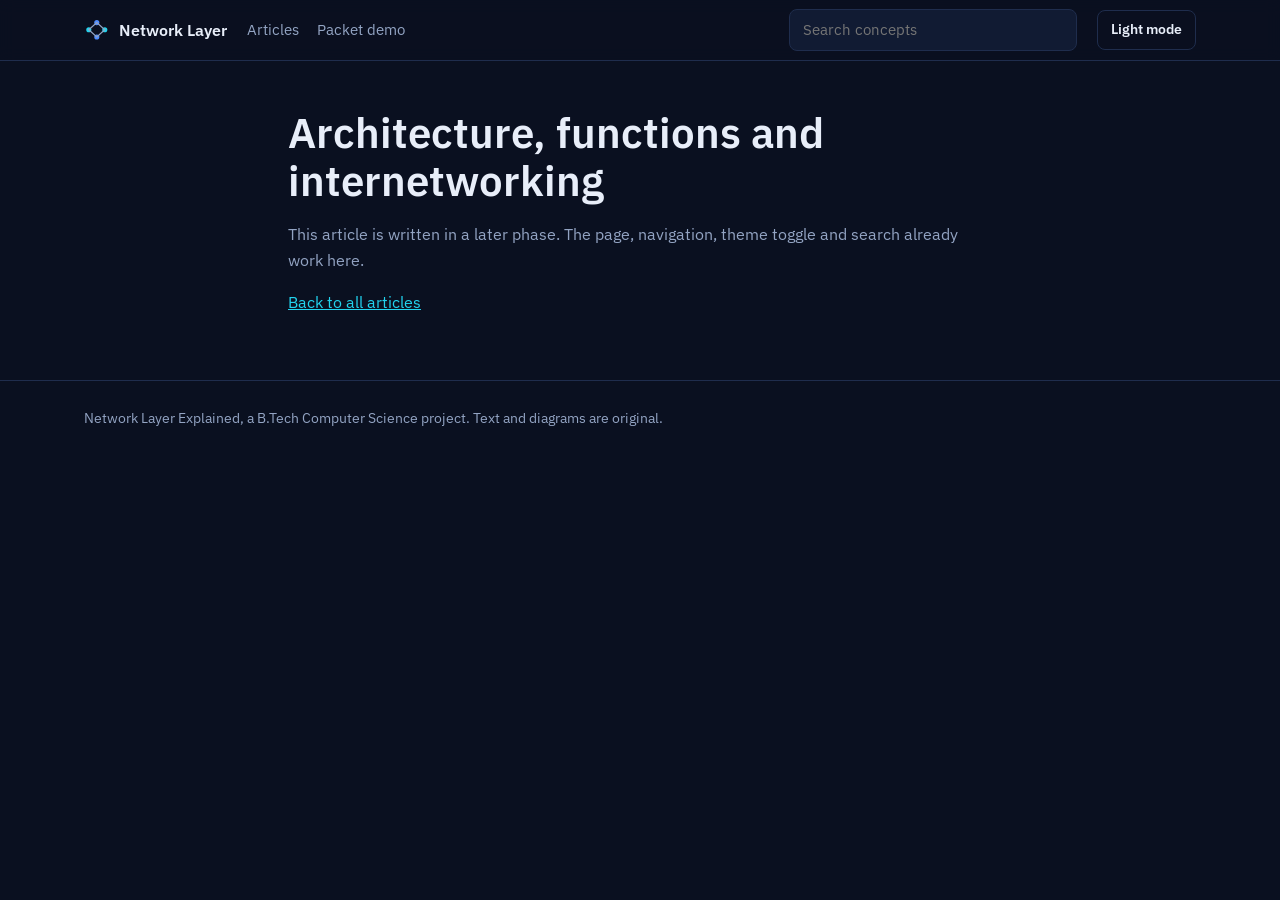
==== articles/architecture.html @ d9219b0c "Phase 1 and 2: design system and homepage" ====
<!doctype html>
<html lang="en" data-theme="dark">
<head>
  <meta charset="utf-8">
  <meta name="viewport" content="width=device-width, initial-scale=1">
  <title>Architecture, functions and internetworking | Network Layer Explained</title>
  <script>try{var t=localStorage.getItem('nl-theme');if(t)document.documentElement.setAttribute('data-theme',t);}catch(e){}</script>
  <link rel="preconnect" href="https://fonts.googleapis.com">
  <link rel="preconnect" href="https://fonts.gstatic.com" crossorigin>
  <link rel="stylesheet" href="https://fonts.googleapis.com/css2?family=IBM+Plex+Mono:wght@400;600&family=IBM+Plex+Sans:wght@400;600&display=swap">
  <link rel="stylesheet" href="../css/style.css">
  <script src="../js/script.js" defer></script>
</head>
<body data-root="..">
  <div id="site-header"></div>
  <main class="wrap stub">
    <h1>Architecture, functions and internetworking</h1>
    <p>This article is written in a later phase. The page, navigation, theme toggle and search already work here.</p>
    <p><a href="../index.html#articles">Back to all articles</a></p>
  </main>
  <div id="site-footer"></div>
</body>
</html>
---- css/style.css ----
/* Network Layer Explained: design system (Phase 1) */
:root{
  --bg:#0a1020; --panel:#111b33; --panel2:#0d1630; --line:#1f2d4d;
  --text:#e8eef9; --muted:#93a4c3; --accent:#22d3ee; --accent2:#4f8cff; --on-accent:#04101f;
  --radius:10px;
  --font:"IBM Plex Sans",system-ui,-apple-system,"Segoe UI",Roboto,sans-serif;
  --mono:"IBM Plex Mono",ui-monospace,SFMono-Regular,Menlo,Consolas,monospace;
  color-scheme:dark;
}
:root[data-theme="light"]{
  --bg:#f5f8fd; --panel:#ffffff; --panel2:#eef3fb; --line:#d5deee;
  --text:#0c1730; --muted:#4f5f7c; --accent:#0a6fa8; --accent2:#2b59c3; --on-accent:#ffffff;
  color-scheme:light;
}
*{box-sizing:border-box}
html{scroll-behavior:smooth;scroll-padding-top:5rem}
body{margin:0;background:var(--bg);color:var(--text);font:400 1rem/1.65 var(--font)}
a{color:var(--accent)}
h1,h2,h3{line-height:1.15;margin:0;font-weight:600}
p{margin:0}
.wrap{max-width:72rem;margin:0 auto;padding:0 1.25rem}
:focus-visible{outline:2px solid var(--accent);outline-offset:2px}
.skip{position:absolute;left:-999px;top:0;background:var(--accent);color:var(--on-accent);padding:.5rem 1rem;z-index:50}
.skip:focus{left:0}

/* Header */
.site-header{position:sticky;top:0;z-index:30;border-bottom:1px solid var(--line);
  background:color-mix(in srgb,var(--bg) 90%,transparent);backdrop-filter:blur(8px)}
.bar{display:flex;align-items:center;gap:1.25rem;min-height:3.75rem;flex-wrap:wrap;padding-top:.4rem;padding-bottom:.4rem}
.brand{display:flex;align-items:center;gap:.6rem;color:var(--text);text-decoration:none;font-weight:600}
.brand svg{width:1.6rem;height:1.6rem}
.bar nav{display:flex;gap:1.1rem}
.bar nav a{color:var(--muted);text-decoration:none;font-size:.95rem}
.bar nav a:hover{color:var(--text)}
.search{position:relative;margin-left:auto;flex:0 1 18rem}
.search input{width:100%;padding:.5rem .8rem;border-radius:8px;border:1px solid var(--line);background:var(--panel);color:var(--text);font:inherit;font-size:.92rem}
.results{position:absolute;top:calc(100% + .35rem);left:0;right:0;margin:0;padding:.3rem;list-style:none;
  background:var(--panel);border:1px solid var(--line);border-radius:8px;max-height:18rem;overflow:auto;box-shadow:0 12px 30px rgba(0,0,0,.35)}
.results a{display:block;padding:.5rem .65rem;border-radius:6px;color:var(--text);text-decoration:none;font-size:.92rem}
.results a:hover,.results a:focus-visible{background:var(--panel2)}
.results small{display:block;color:var(--muted)}
.results .none{padding:.6rem .65rem;color:var(--muted);font-size:.92rem}
.btn{display:inline-block;padding:.6rem 1.1rem;border-radius:8px;border:1px solid var(--accent);background:var(--accent);
  color:var(--on-accent);font:inherit;font-weight:600;font-size:.95rem;text-decoration:none;cursor:pointer}
.btn:hover{filter:brightness(1.08)}
.btn[disabled]{opacity:.5;cursor:default}
.btn-ghost{background:transparent;color:var(--text);border-color:var(--line)}
.btn-ghost:hover{border-color:var(--accent);filter:none}
.theme-btn{padding:.45rem .8rem;font-size:.88rem}

/* Hero with live packet demo */
.hero{padding:3.25rem 0 2.5rem}
.hero-grid{display:grid;gap:2rem;align-items:center}
.hero h1{font-size:clamp(2rem,4.6vw,3.2rem);letter-spacing:-.02em;max-width:15ch}
.hero .lede{margin-top:1.1rem;color:var(--muted);font-size:1.08rem;max-width:34rem}
.cta{display:flex;gap:.75rem;flex-wrap:wrap;margin-top:1.6rem}
.demo{background:var(--panel);border:1px solid var(--line);border-radius:var(--radius);padding:1rem;
  background-image:radial-gradient(var(--line) 1px,transparent 1px);background-size:18px 18px}
.demo svg{width:100%;height:auto;display:block}
.demo-bar{display:flex;gap:.6rem;flex-wrap:wrap;margin:.5rem 0 0}
.demo .btn{padding:.45rem .8rem;font-size:.88rem}
.demo-note{margin-top:.7rem;font-size:.85rem;color:var(--muted)}
.log{margin:.6rem 0 0;padding:.6rem .8rem .6rem 1.9rem;font:.82rem/1.5 var(--mono);color:var(--muted);
  min-height:7.5rem;background:var(--panel2);border-radius:8px}
.log li:last-child{color:var(--text)}
.link{stroke:var(--line);stroke-width:2}
.link.on{stroke:var(--accent);stroke-width:3}
.node rect{fill:var(--panel2);stroke:var(--line);stroke-width:1.5}
.node.on rect{stroke:var(--accent)}
.node text{fill:var(--text);font:11px var(--mono);text-anchor:middle}
.node.host rect{fill:var(--panel)}
.pkt{fill:var(--accent);stroke:var(--bg);stroke-width:2;transition:transform .6s ease-in-out}

/* Article list */
.section{padding:2.5rem 0 3.5rem}
.section h2{font-size:clamp(1.5rem,3vw,2rem)}
.section .sub{margin-top:.5rem;color:var(--muted);max-width:40rem}
.chips{display:flex;gap:.5rem;flex-wrap:wrap;margin-top:1.3rem}
.chip{padding:.3rem .8rem;border-radius:999px;border:1px solid var(--line);background:transparent;color:var(--muted);font:inherit;font-size:.88rem;cursor:pointer}
.chip[aria-pressed="true"]{background:var(--accent);border-color:var(--accent);color:var(--on-accent);font-weight:600}
.rows{display:grid;gap:.75rem;margin:1.25rem 0 0;padding:0;list-style:none}
.row{display:grid;grid-template-columns:2.6rem 1fr;gap:.5rem 1rem;padding:1.1rem 1.25rem;border:1px solid var(--line);
  border-radius:var(--radius);background:var(--panel);color:inherit;text-decoration:none}
.row:hover{border-color:var(--accent)}
.row .num{font:600 1.5rem/1.2 var(--mono);color:var(--accent)}
.row h3{font-size:1.15rem}
.row p{margin-top:.35rem;color:var(--muted);font-size:.95rem;max-width:46rem}
.topics{display:flex;flex-wrap:wrap;gap:.35rem;margin:.7rem 0 0;padding:0;list-style:none}
.topics li{font-size:.78rem;color:var(--muted);border:1px solid var(--line);border-radius:6px;padding:.05rem .45rem}
.meta{grid-column:2;color:var(--muted);font-size:.85rem}
@media(min-width:760px){.row{grid-template-columns:2.6rem 1fr auto}.meta{grid-column:auto;text-align:right;white-space:nowrap}}
@media(min-width:900px){.hero-grid{grid-template-columns:minmax(0,5fr) minmax(0,6fr)}}
@media(max-width:640px){.search{order:3;flex:1 1 100%}.bar nav{margin-left:auto}}

/* Stub article pages (replaced in Phase 3/4) */
.stub{padding:3rem 0 4rem;max-width:44rem}
.stub h1{font-size:clamp(1.8rem,4vw,2.6rem)}
.stub p{margin-top:1rem;color:var(--muted)}

/* Footer */
.site-footer{border-top:1px solid var(--line);padding:1.6rem 0;color:var(--muted);font-size:.9rem}

@media(prefers-reduced-motion:reduce){html{scroll-behavior:auto}.pkt{transition:none}}
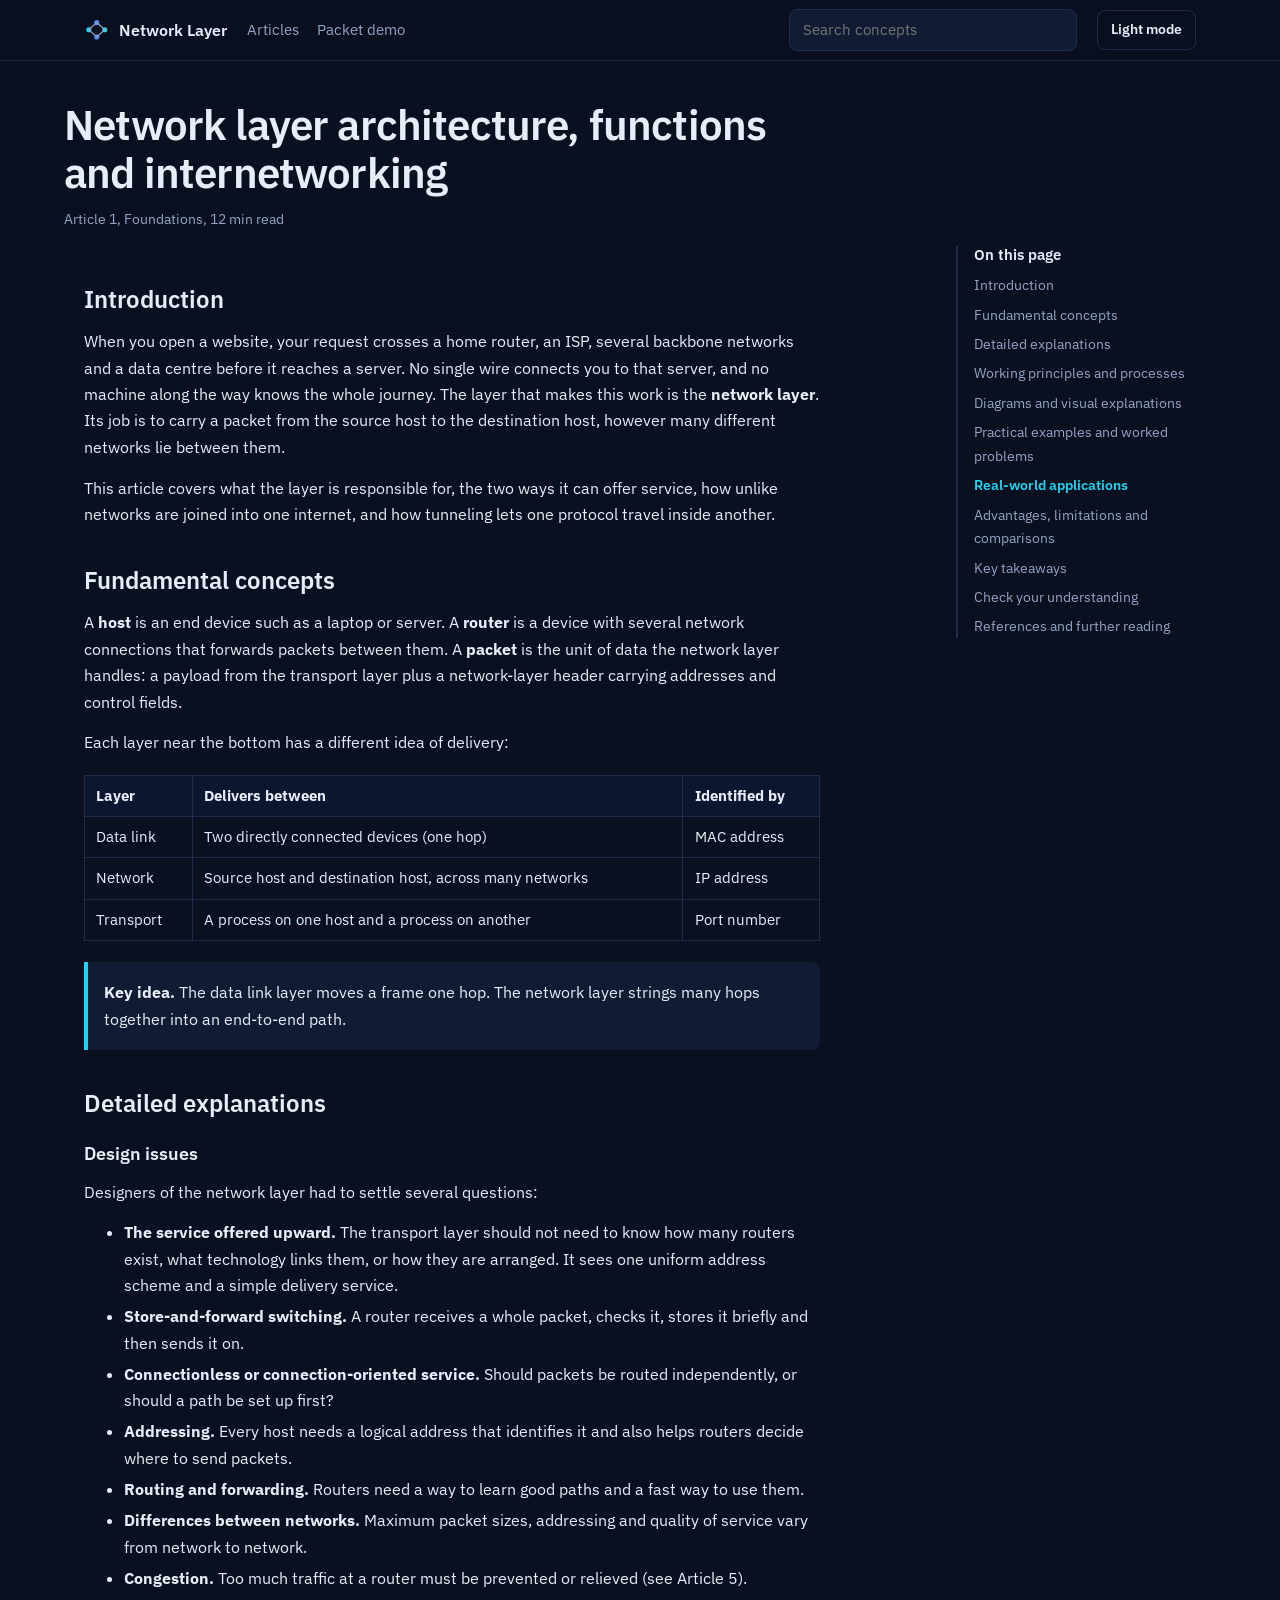
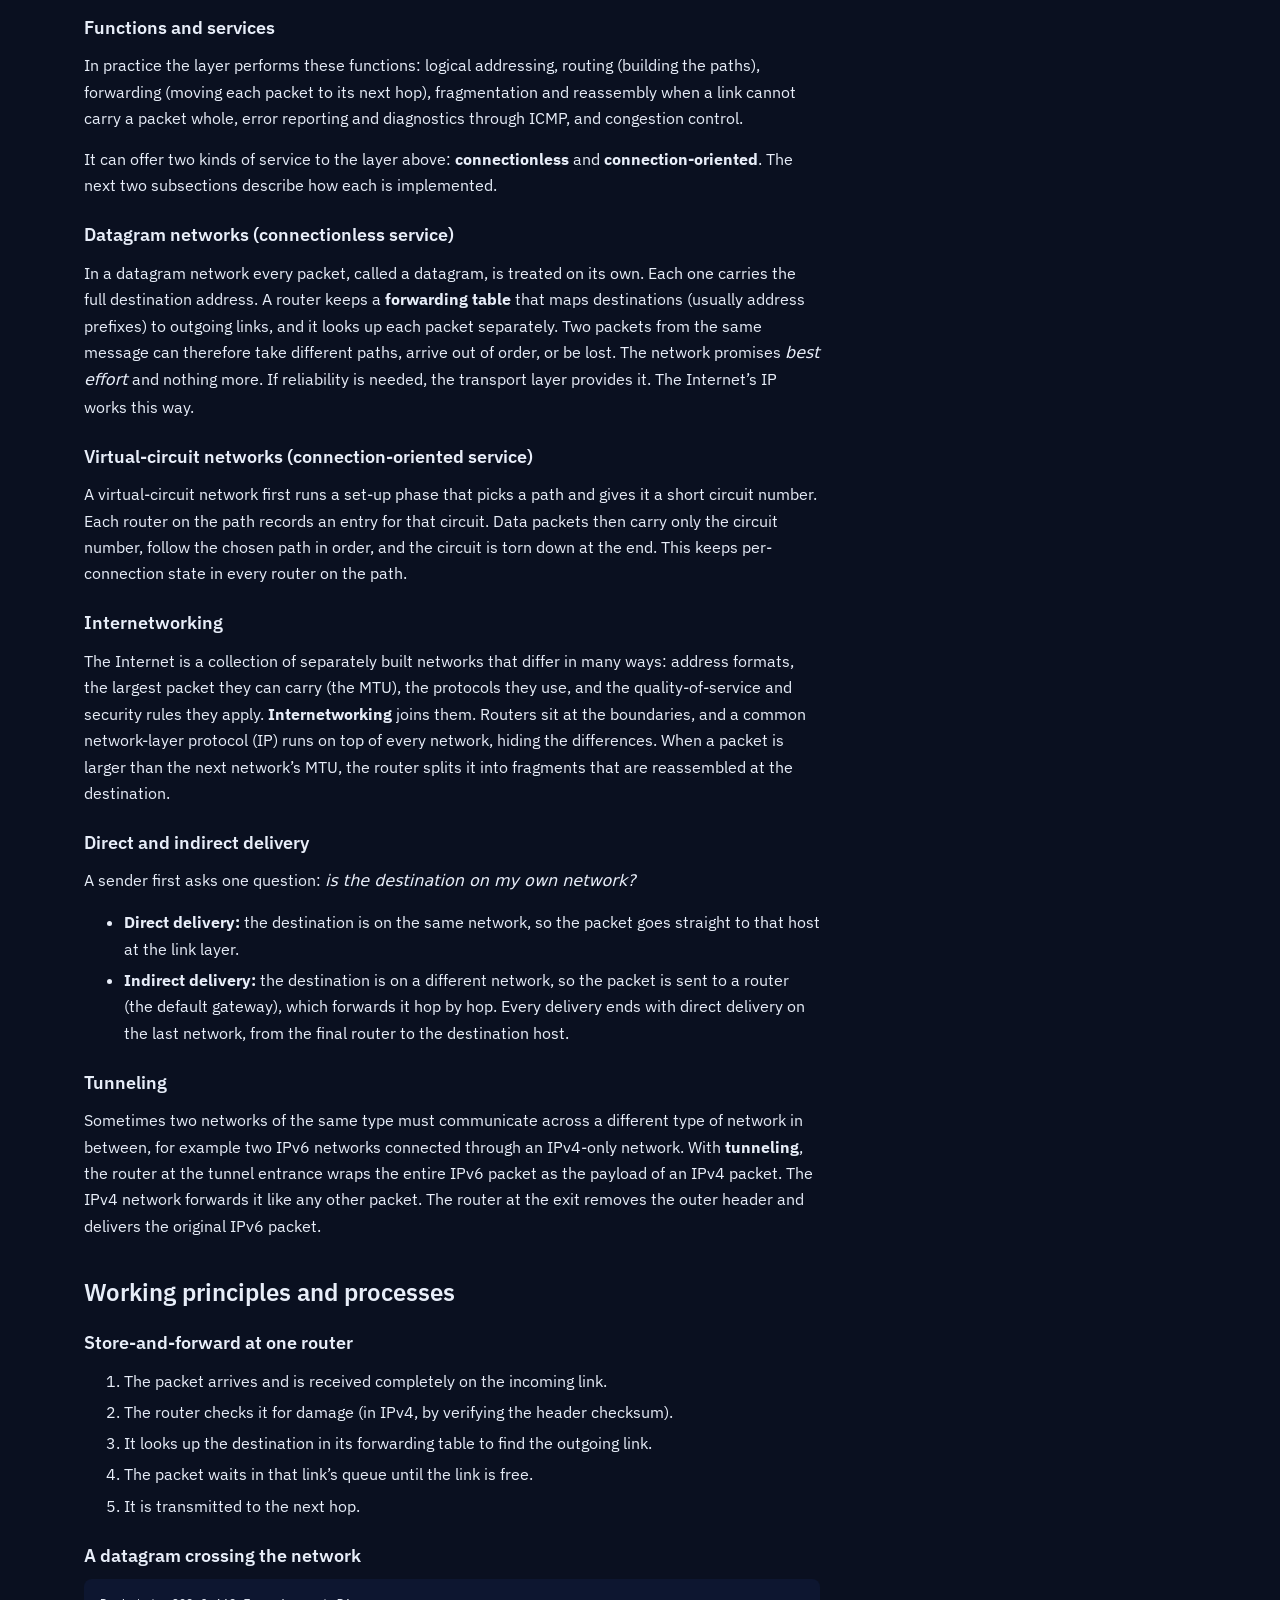
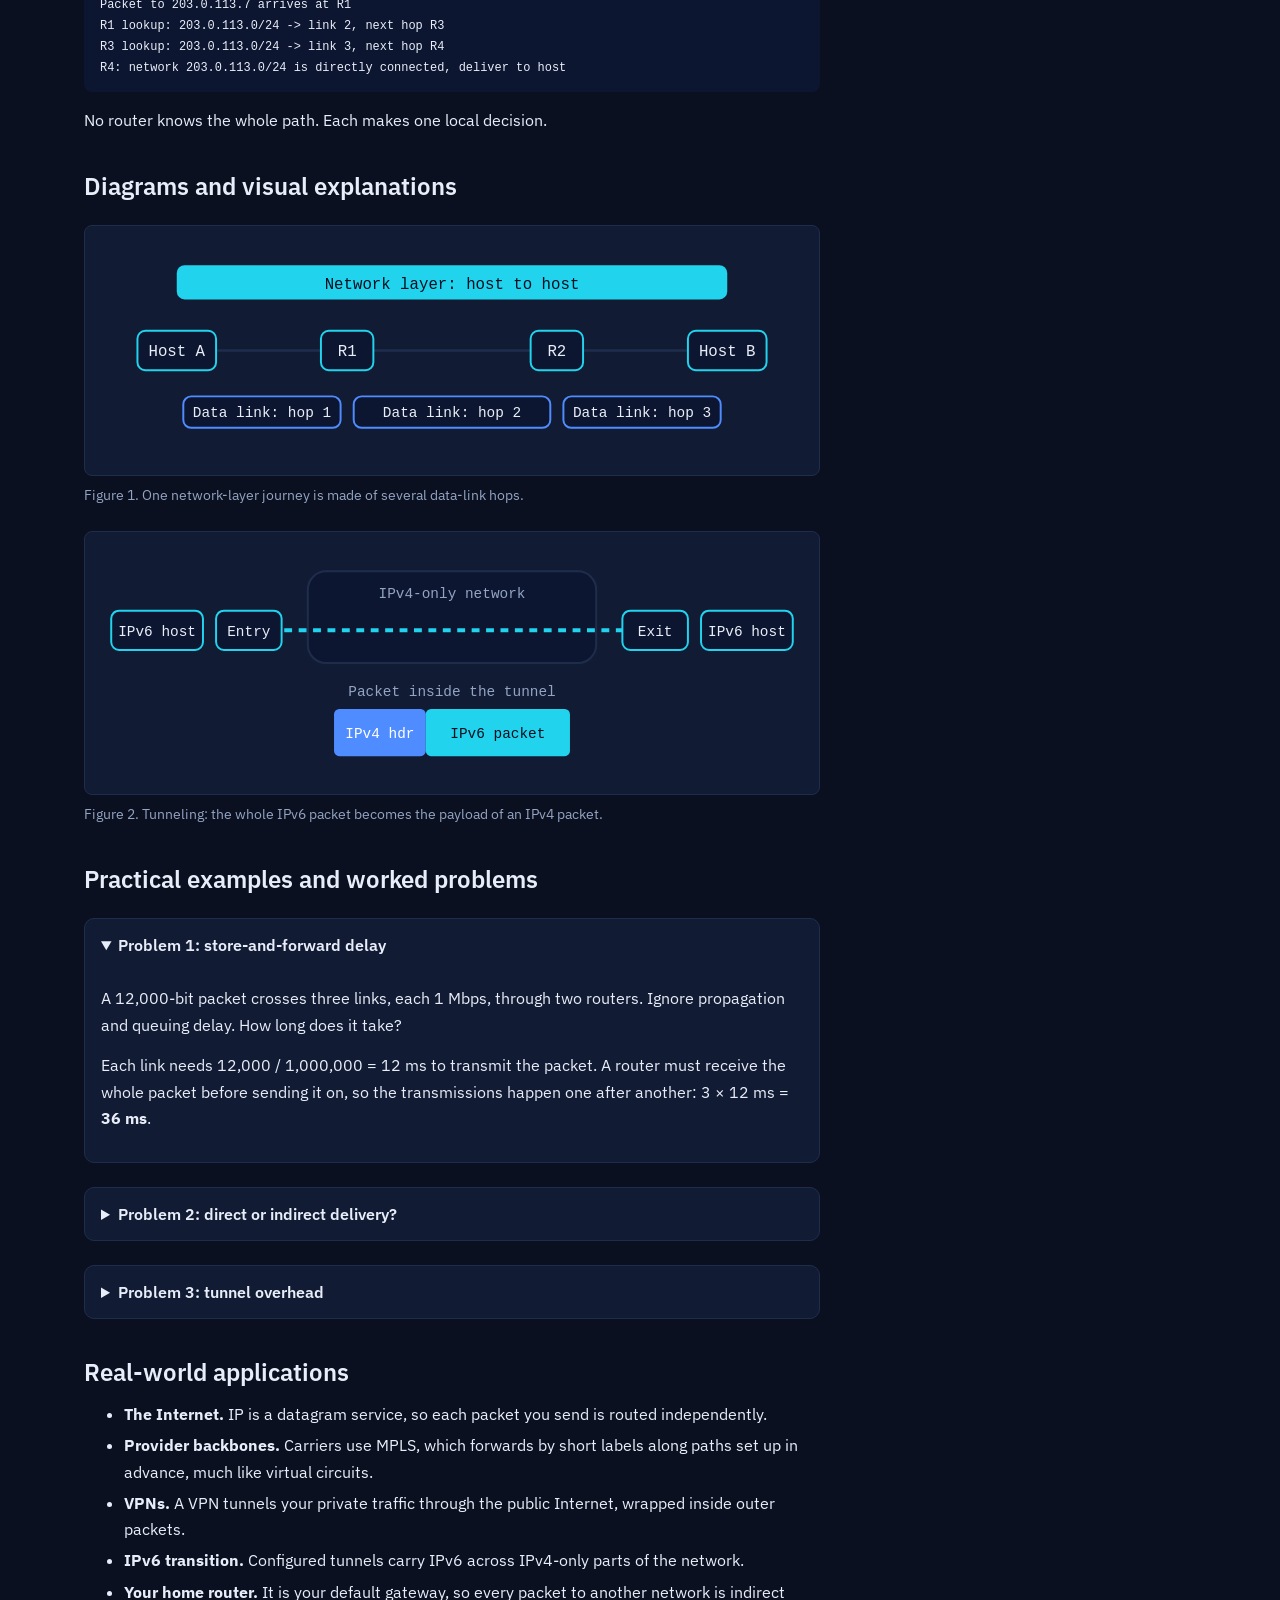
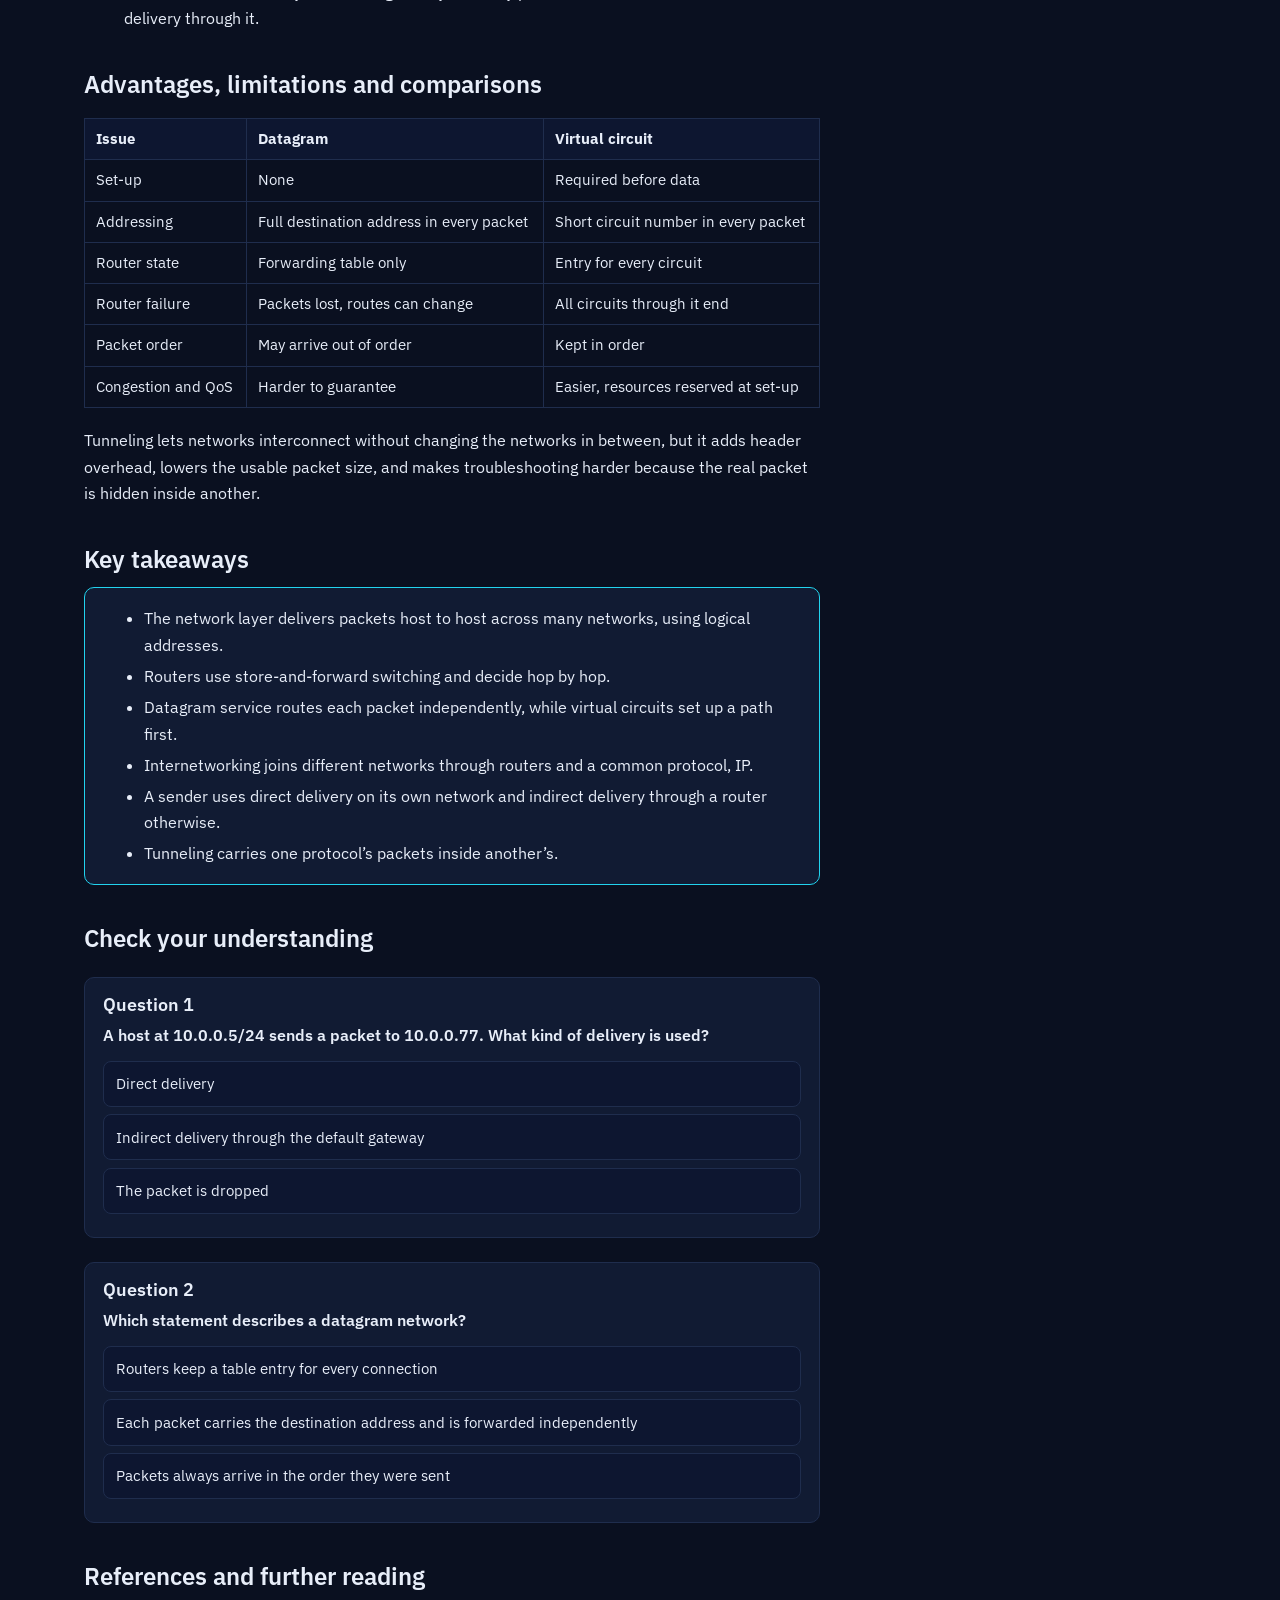
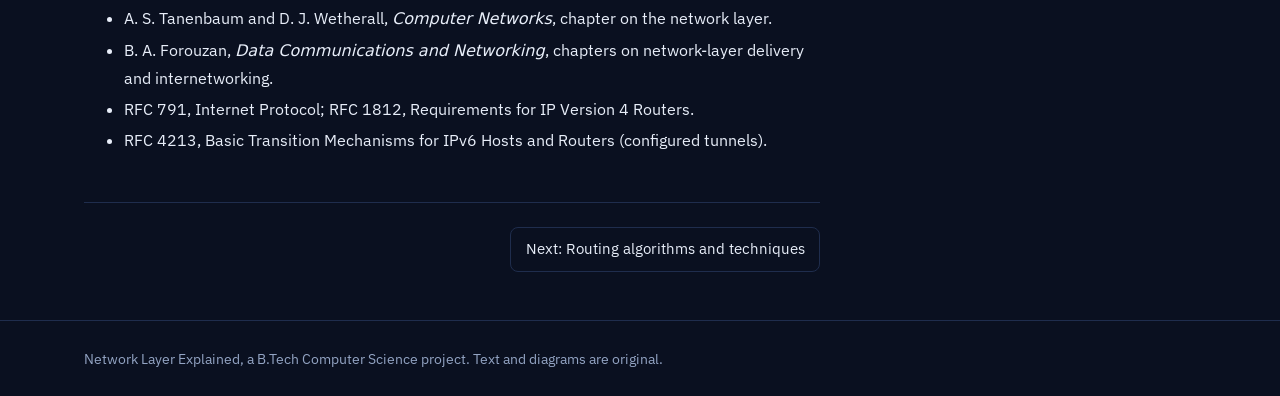
==== commit b1a55f52: "Update Article 1 to match lecture slides" ====
--- a/articles/architecture.html
+++ b/articles/architecture.html
@@ -4,6 +4,7 @@
   <meta charset="utf-8">
   <meta name="viewport" content="width=device-width, initial-scale=1">
   <title>Architecture, functions and internetworking | Network Layer Explained</title>
+  <meta name="description" content="What the network layer does, datagram and virtual-circuit service, internetworking, direct and indirect delivery, and tunneling.">
   <script>try{var t=localStorage.getItem('nl-theme');if(t)document.documentElement.setAttribute('data-theme',t);}catch(e){}</script>
   <link rel="preconnect" href="https://fonts.googleapis.com">
   <link rel="preconnect" href="https://fonts.gstatic.com" crossorigin>
@@ -11,13 +12,195 @@
   <link rel="stylesheet" href="../css/style.css">
   <script src="../js/script.js" defer></script>
 </head>
-<body data-root="..">
+<body data-root=".." data-article="architecture">
   <div id="site-header"></div>
-  <main class="wrap stub">
-    <h1>Architecture, functions and internetworking</h1>
-    <p>This article is written in a later phase. The page, navigation, theme toggle and search already work here.</p>
-    <p><a href="../index.html#articles">Back to all articles</a></p>
-  </main>
+  <header class="wrap article-head">
+    <h1>Network layer architecture, functions and internetworking</h1>
+    <p class="meta">Article 1, Foundations, 12 min read</p>
+  </header>
+
+  <div class="wrap article-layout">
+    <aside class="toc" aria-label="On this page"><h2>On this page</h2><ol></ol></aside>
+
+    <article class="prose">
+      <h2>Introduction</h2>
+      <p>When you open a website, your request crosses a home router, an ISP, several backbone networks and a data centre before it reaches a server. No single wire connects you to that server, and no machine along the way knows the whole journey. The layer that makes this work is the <strong>network layer</strong>. Its job is to carry a packet from the source host to the destination host, however many different networks lie between them.</p>
+      <p>This article covers what the layer is responsible for, the two ways it can offer service, how unlike networks are joined into one internet, and how tunneling lets one protocol travel inside another.</p>
+
+      <h2>Fundamental concepts</h2>
+      <p>A <strong>host</strong> is an end device such as a laptop or server. A <strong>router</strong> is a device with several network connections that forwards packets between them. A <strong>packet</strong> is the unit of data the network layer handles: a payload from the transport layer plus a network-layer header carrying addresses and control fields.</p>
+      <p>Each layer near the bottom has a different idea of delivery:</p>
+      <div class="table-wrap"><table>
+        <thead><tr><th>Layer</th><th>Delivers between</th><th>Identified by</th></tr></thead>
+        <tbody>
+          <tr><td>Data link</td><td>Two directly connected devices (one hop)</td><td>MAC address</td></tr>
+          <tr><td>Network</td><td>Source host and destination host, across many networks</td><td>IP address</td></tr>
+          <tr><td>Transport</td><td>A process on one host and a process on another</td><td>Port number</td></tr>
+        </tbody>
+      </table></div>
+      <div class="callout"><p><strong>Key idea.</strong> The data link layer moves a frame one hop. The network layer strings many hops together into an end-to-end path.</p></div>
+
+      <h2>Detailed explanations</h2>
+      <h3>Design issues</h3>
+      <p>Designers of the network layer had to settle several questions:</p>
+      <ul>
+        <li><strong>The service offered upward.</strong> The transport layer should not need to know how many routers exist, what technology links them, or how they are arranged. It sees one uniform address scheme and a simple delivery service.</li>
+        <li><strong>Store-and-forward switching.</strong> A router receives a whole packet, checks it, stores it briefly and then sends it on.</li>
+        <li><strong>Connectionless or connection-oriented service.</strong> Should packets be routed independently, or should a path be set up first?</li>
+        <li><strong>Addressing.</strong> Every host needs a logical address that identifies it and also helps routers decide where to send packets.</li>
+        <li><strong>Routing and forwarding.</strong> Routers need a way to learn good paths and a fast way to use them.</li>
+        <li><strong>Differences between networks.</strong> Maximum packet sizes, addressing and quality of service vary from network to network.</li>
+        <li><strong>Congestion.</strong> Too much traffic at a router must be prevented or relieved (see Article 5).</li>
+      </ul>
+
+      <h3>Functions and services</h3>
+      <p>In practice the layer performs these functions: logical addressing, routing (building the paths), forwarding (moving each packet to its next hop), fragmentation and reassembly when a link cannot carry a packet whole, error reporting and diagnostics through ICMP, and congestion control.</p>
+      <p>It can offer two kinds of service to the layer above: <strong>connectionless</strong> and <strong>connection-oriented</strong>. The next two subsections describe how each is implemented.</p>
+
+      <h3>Datagram networks (connectionless service)</h3>
+      <p>In a datagram network every packet, called a datagram, is treated on its own. Each one carries the full destination address. A router keeps a <strong>forwarding table</strong> that maps destinations (usually address prefixes) to outgoing links, and it looks up each packet separately. Two packets from the same message can therefore take different paths, arrive out of order, or be lost. The network promises <em>best effort</em> and nothing more. If reliability is needed, the transport layer provides it. The Internet’s IP works this way.</p>
+
+      <h3>Virtual-circuit networks (connection-oriented service)</h3>
+      <p>A virtual-circuit network first runs a set-up phase that picks a path and gives it a short circuit number. Each router on the path records an entry for that circuit. Data packets then carry only the circuit number, follow the chosen path in order, and the circuit is torn down at the end. This keeps per-connection state in every router on the path.</p>
+
+      <h3>Internetworking</h3>
+      <p>The Internet is a collection of separately built networks that differ in many ways: address formats, the largest packet they can carry (the MTU), the protocols they use, and the quality-of-service and security rules they apply. <strong>Internetworking</strong> joins them. Routers sit at the boundaries, and a common network-layer protocol (IP) runs on top of every network, hiding the differences. When a packet is larger than the next network’s MTU, the router splits it into fragments that are reassembled at the destination.</p>
+
+      <h3>Direct and indirect delivery</h3>
+      <p>A sender first asks one question: <em>is the destination on my own network?</em></p>
+      <ul>
+        <li><strong>Direct delivery:</strong> the destination is on the same network, so the packet goes straight to that host at the link layer.</li>
+        <li><strong>Indirect delivery:</strong> the destination is on a different network, so the packet is sent to a router (the default gateway), which forwards it hop by hop. Every delivery ends with direct delivery on the last network, from the final router to the destination host.</li>
+      </ul>
+
+      <h3>Tunneling</h3>
+      <p>Sometimes two networks of the same type must communicate across a different type of network in between, for example two IPv6 networks connected through an IPv4-only network. With <strong>tunneling</strong>, the router at the tunnel entrance wraps the entire IPv6 packet as the payload of an IPv4 packet. The IPv4 network forwards it like any other packet. The router at the exit removes the outer header and delivers the original IPv6 packet.</p>
+
+      <h2>Working principles and processes</h2>
+      <h3>Store-and-forward at one router</h3>
+      <ol>
+        <li>The packet arrives and is received completely on the incoming link.</li>
+        <li>The router checks it for damage (in IPv4, by verifying the header checksum).</li>
+        <li>It looks up the destination in its forwarding table to find the outgoing link.</li>
+        <li>The packet waits in that link’s queue until the link is free.</li>
+        <li>It is transmitted to the next hop.</li>
+      </ol>
+      <h3>A datagram crossing the network</h3>
+<pre><code>Packet to 203.0.113.7 arrives at R1
+R1 lookup: 203.0.113.0/24 -> link 2, next hop R3
+R3 lookup: 203.0.113.0/24 -> link 3, next hop R4
+R4: network 203.0.113.0/24 is directly connected, deliver to host</code></pre>
+      <p>No router knows the whole path. Each makes one local decision.</p>
+
+      <h2>Diagrams and visual explanations</h2>
+      <figure class="fig">
+        <svg viewBox="0 0 560 190" role="img" aria-label="Host A, router R1, router R2 and host B in a line. A bar above spans A to B for the network layer. Three shorter bars below cover each link for the data link layer.">
+          <g stroke="var(--line)" stroke-width="2"><line x1="70" y1="95" x2="200" y2="95"/><line x1="200" y1="95" x2="360" y2="95"/><line x1="360" y1="95" x2="490" y2="95"/></g>
+          <g fill="var(--panel2)" stroke="var(--accent)" stroke-width="1.5"><rect x="40" y="80" width="60" height="30" rx="6"/><rect x="180" y="80" width="40" height="30" rx="6"/><rect x="340" y="80" width="40" height="30" rx="6"/><rect x="460" y="80" width="60" height="30" rx="6"/></g>
+          <g fill="var(--text)" font-family="monospace" font-size="12" text-anchor="middle"><text x="70" y="99">Host A</text><text x="200" y="99">R1</text><text x="360" y="99">R2</text><text x="490" y="99">Host B</text></g>
+          <rect x="70" y="30" width="420" height="26" rx="6" fill="var(--accent)"/>
+          <text x="280" y="48" font-family="monospace" font-size="12" text-anchor="middle" fill="var(--on-accent)">Network layer: host to host</text>
+          <g fill="var(--panel2)" stroke="var(--accent2)" stroke-width="1.5"><rect x="75" y="130" width="120" height="24" rx="6"/><rect x="205" y="130" width="150" height="24" rx="6"/><rect x="365" y="130" width="120" height="24" rx="6"/></g>
+          <g fill="var(--text)" font-family="monospace" font-size="11" text-anchor="middle"><text x="135" y="146">Data link: hop 1</text><text x="280" y="146">Data link: hop 2</text><text x="425" y="146">Data link: hop 3</text></g>
+        </svg>
+        <figcaption>Figure 1. One network-layer journey is made of several data-link hops.</figcaption>
+      </figure>
+      <figure class="fig">
+        <svg viewBox="0 0 560 200" role="img" aria-label="Two IPv6 networks joined through an IPv4 network. The entry router wraps the IPv6 packet in an IPv4 header, and the exit router removes it.">
+          <rect x="170" y="30" width="220" height="70" rx="14" fill="var(--panel2)" stroke="var(--line)" stroke-width="1.5"/>
+          <text x="280" y="50" font-family="monospace" font-size="11" text-anchor="middle" fill="var(--muted)">IPv4-only network</text>
+          <line x1="130" y1="75" x2="430" y2="75" stroke="var(--accent)" stroke-width="3" stroke-dasharray="6 5"/>
+          <g fill="var(--panel2)" stroke="var(--accent)" stroke-width="1.5"><rect x="20" y="60" width="70" height="30" rx="6"/><rect x="100" y="60" width="50" height="30" rx="6"/><rect x="410" y="60" width="50" height="30" rx="6"/><rect x="470" y="60" width="70" height="30" rx="6"/></g>
+          <g fill="var(--text)" font-family="monospace" font-size="11" text-anchor="middle"><text x="55" y="79">IPv6 host</text><text x="125" y="79">Entry</text><text x="435" y="79">Exit</text><text x="505" y="79">IPv6 host</text></g>
+          <text x="280" y="125" font-family="monospace" font-size="11" text-anchor="middle" fill="var(--muted)">Packet inside the tunnel</text>
+          <rect x="190" y="135" width="70" height="36" rx="4" fill="var(--accent2)"/>
+          <text x="225" y="157" font-family="monospace" font-size="11" text-anchor="middle" fill="#fff">IPv4 hdr</text>
+          <rect x="260" y="135" width="110" height="36" rx="4" fill="var(--accent)"/>
+          <text x="315" y="157" font-family="monospace" font-size="11" text-anchor="middle" fill="var(--on-accent)">IPv6 packet</text>
+        </svg>
+        <figcaption>Figure 2. Tunneling: the whole IPv6 packet becomes the payload of an IPv4 packet.</figcaption>
+      </figure>
+
+      <h2>Practical examples and worked problems</h2>
+      <details class="worked" open>
+        <summary>Problem 1: store-and-forward delay</summary>
+        <div class="body"><p>A 12,000-bit packet crosses three links, each 1 Mbps, through two routers. Ignore propagation and queuing delay. How long does it take?</p>
+        <p>Each link needs 12,000 / 1,000,000 = 12 ms to transmit the packet. A router must receive the whole packet before sending it on, so the transmissions happen one after another: 3 &times; 12 ms = <strong>36 ms</strong>.</p></div>
+      </details>
+      <details class="worked">
+        <summary>Problem 2: direct or indirect delivery?</summary>
+        <div class="body"><p>A host at 192.168.1.10 with mask 255.255.255.0 and default gateway 192.168.1.1 sends to (a) 192.168.1.50 and (b) 192.168.2.5.</p>
+        <p>The sender’s network is 192.168.1.0/24. For (a), the destination is in the same network, so delivery is <strong>direct</strong>. For (b), 192.168.2.5 lies in 192.168.2.0/24, a different network, so delivery is <strong>indirect</strong>: the packet goes to the gateway 192.168.1.1.</p></div>
+      </details>
+      <details class="worked">
+        <summary>Problem 3: tunnel overhead</summary>
+        <div class="body"><p>An IPv6 packet of 1,500 bytes enters an IPv4 tunnel that adds a 20-byte outer header. The tunnel links have an MTU of 1,500 bytes.</p>
+        <p>The encapsulated packet is 1,500 + 20 = 1,520 bytes, which is larger than the MTU. It must be fragmented, or the inner packet must be limited to 1,500 &minus; 20 = <strong>1,480 bytes</strong>. This is why tunnels often lower the usable packet size.</p></div>
+      </details>
+
+      <h2>Real-world applications</h2>
+      <ul>
+        <li><strong>The Internet.</strong> IP is a datagram service, so each packet you send is routed independently.</li>
+        <li><strong>Provider backbones.</strong> Carriers use MPLS, which forwards by short labels along paths set up in advance, much like virtual circuits.</li>
+        <li><strong>VPNs.</strong> A VPN tunnels your private traffic through the public Internet, wrapped inside outer packets.</li>
+        <li><strong>IPv6 transition.</strong> Configured tunnels carry IPv6 across IPv4-only parts of the network.</li>
+        <li><strong>Your home router.</strong> It is your default gateway, so every packet to another network is indirect delivery through it.</li>
+      </ul>
+
+      <h2>Advantages, limitations and comparisons</h2>
+      <div class="table-wrap"><table>
+        <thead><tr><th>Issue</th><th>Datagram</th><th>Virtual circuit</th></tr></thead>
+        <tbody>
+          <tr><td>Set-up</td><td>None</td><td>Required before data</td></tr>
+          <tr><td>Addressing</td><td>Full destination address in every packet</td><td>Short circuit number in every packet</td></tr>
+          <tr><td>Router state</td><td>Forwarding table only</td><td>Entry for every circuit</td></tr>
+          <tr><td>Router failure</td><td>Packets lost, routes can change</td><td>All circuits through it end</td></tr>
+          <tr><td>Packet order</td><td>May arrive out of order</td><td>Kept in order</td></tr>
+          <tr><td>Congestion and QoS</td><td>Harder to guarantee</td><td>Easier, resources reserved at set-up</td></tr>
+        </tbody>
+      </table></div>
+      <p>Tunneling lets networks interconnect without changing the networks in between, but it adds header overhead, lowers the usable packet size, and makes troubleshooting harder because the real packet is hidden inside another.</p>
+
+      <h2>Key takeaways</h2>
+      <div class="takeaways"><ul>
+        <li>The network layer delivers packets host to host across many networks, using logical addresses.</li>
+        <li>Routers use store-and-forward switching and decide hop by hop.</li>
+        <li>Datagram service routes each packet independently, while virtual circuits set up a path first.</li>
+        <li>Internetworking joins different networks through routers and a common protocol, IP.</li>
+        <li>A sender uses direct delivery on its own network and indirect delivery through a router otherwise.</li>
+        <li>Tunneling carries one protocol’s packets inside another’s.</li>
+      </ul></div>
+
+      <h2>Check your understanding</h2>
+      <section class="quiz" data-answer="a" aria-labelledby="q1">
+        <h3 id="q1">Question 1</h3>
+        <p class="q">A host at 10.0.0.5/24 sends a packet to 10.0.0.77. What kind of delivery is used?</p>
+        <button class="opt" type="button" data-opt="a">Direct delivery</button>
+        <button class="opt" type="button" data-opt="b">Indirect delivery through the default gateway</button>
+        <button class="opt" type="button" data-opt="c">The packet is dropped</button>
+        <p class="explain" aria-live="polite" hidden>Both addresses are in 10.0.0.0/24, so the destination is on the sender’s own network and the packet is delivered directly.</p>
+      </section>
+      <section class="quiz" data-answer="b" aria-labelledby="q2">
+        <h3 id="q2">Question 2</h3>
+        <p class="q">Which statement describes a datagram network?</p>
+        <button class="opt" type="button" data-opt="a">Routers keep a table entry for every connection</button>
+        <button class="opt" type="button" data-opt="b">Each packet carries the destination address and is forwarded independently</button>
+        <button class="opt" type="button" data-opt="c">Packets always arrive in the order they were sent</button>
+        <p class="explain" aria-live="polite" hidden>Datagram routers keep only a forwarding table and treat every packet separately, so packets can take different paths and arrive out of order.</p>
+      </section>
+
+      <h2>References and further reading</h2>
+      <ul>
+        <li>A. S. Tanenbaum and D. J. Wetherall, <em>Computer Networks</em>, chapter on the network layer.</li>
+        <li>B. A. Forouzan, <em>Data Communications and Networking</em>, chapters on network-layer delivery and internetworking.</li>
+        <li>RFC 791, Internet Protocol; RFC 1812, Requirements for IP Version 4 Routers.</li>
+        <li>RFC 4213, Basic Transition Mechanisms for IPv6 Hosts and Routers (configured tunnels).</li>
+      </ul>
+
+      <nav id="pager" class="pager" aria-label="Article navigation"></nav>
+    </article>
+  </div>
+
   <div id="site-footer"></div>
 </body>
-</html>
+</html>
--- a/css/style.css
+++ b/css/style.css
@@ -101,3 +101,58 @@
 .site-footer{border-top:1px solid var(--line);padding:1.6rem 0;color:var(--muted);font-size:.9rem}
 
 @media(prefers-reduced-motion:reduce){html{scroll-behavior:auto}.pkt{transition:none}}
+
+/* ===== Phase 3: article template ===== */
+:root{--ok:#34d399;--bad:#f87171;--warn:#f5a524}
+:root[data-theme="light"]{--ok:#0b8f63;--bad:#c2273d;--warn:#a86400}
+.progress{position:fixed;top:0;left:0;height:3px;width:0;background:var(--accent);z-index:40}
+.article-head{padding:2.5rem 0 1rem}
+.article-head h1{font-size:clamp(1.8rem,4vw,2.6rem);letter-spacing:-.02em;max-width:30ch}
+.article-head .meta{margin-top:.7rem;text-align:left}
+.article-layout{display:grid;gap:1.5rem;padding-bottom:3rem}
+.toc{border-left:2px solid var(--line);padding-left:1rem;font-size:.9rem}
+.toc h2{font-size:.95rem;margin-bottom:.6rem}
+.toc ol{margin:0;padding:0;list-style:none;display:grid;gap:.35rem}
+.toc a{color:var(--muted);text-decoration:none}
+.toc a:hover{color:var(--text)}
+.toc a[aria-current="true"]{color:var(--accent);font-weight:600}
+@media(min-width:1000px){
+  .article-layout{grid-template-columns:minmax(0,46rem) 15rem;justify-content:space-between}
+  .toc{position:sticky;top:5rem;align-self:start;order:2}
+}
+.prose{min-width:0}
+.prose h2{font-size:1.5rem;margin:2.5rem 0 .8rem}
+.prose h3{font-size:1.15rem;margin:1.6rem 0 .5rem}
+.prose p,.prose ul,.prose ol{margin:.9rem 0}
+.prose li{margin:.3rem 0}
+.prose code{font-family:var(--mono);font-size:.88em;background:var(--panel2);padding:.1em .35em;border-radius:4px}
+.prose pre{overflow-x:auto;background:var(--panel2);padding:.9rem 1rem;border-radius:8px;font:.85rem/1.55 var(--mono)}
+.prose pre code{background:none;padding:0}
+.table-wrap{overflow-x:auto;margin:1.2rem 0}
+.prose table{border-collapse:collapse;width:100%;font-size:.92rem}
+.prose th,.prose td{border:1px solid var(--line);padding:.5rem .7rem;text-align:left}
+.prose th{background:var(--panel2)}
+.callout{border-left:4px solid var(--accent);background:var(--panel);padding:.8rem 1rem;border-radius:0 8px 8px 0;margin:1.3rem 0}
+.callout.warn{border-left-color:var(--warn)}
+.callout p{margin:.3rem 0}
+.fig{margin:1.5rem 0}
+.fig svg{width:100%;height:auto;display:block;background:var(--panel);border:1px solid var(--line);border-radius:8px}
+.fig figcaption{margin-top:.5rem;font-size:.88rem;color:var(--muted)}
+.worked{border:1px solid var(--line);border-radius:10px;background:var(--panel);margin:1.5rem 0}
+.worked summary{cursor:pointer;padding:.8rem 1rem;font-weight:600}
+.worked .body{padding:0 1rem 1rem}
+.quiz{border:1px solid var(--line);border-radius:10px;background:var(--panel);padding:1rem 1.1rem;margin:1.5rem 0}
+.quiz h3{margin:0 0 .4rem}
+.quiz .q{margin:.3rem 0 .8rem;font-weight:600}
+.opt{display:block;width:100%;text-align:left;margin:.45rem 0;padding:.6rem .8rem;border-radius:8px;border:1px solid var(--line);
+  background:var(--panel2);color:var(--text);font:inherit;font-size:.95rem;cursor:pointer}
+.opt:hover{border-color:var(--accent)}
+.opt.right{border-color:var(--ok)}
+.opt.wrong{border-color:var(--bad)}
+.opt.right::after{content:" (correct)";color:var(--ok);font-weight:600}
+.opt.wrong::after{content:" (not quite)";color:var(--bad);font-weight:600}
+.explain{margin:.8rem 0 0;color:var(--muted);font-size:.93rem}
+.takeaways{border:1px solid var(--accent);border-radius:10px;padding:.2rem 1.2rem;background:var(--panel)}
+.pager{display:flex;justify-content:space-between;gap:1rem;flex-wrap:wrap;margin-top:3rem;padding-top:1.5rem;border-top:1px solid var(--line)}
+.pager a{max-width:22rem;color:var(--text);text-decoration:none;border:1px solid var(--line);border-radius:8px;padding:.6rem .9rem;font-size:.92rem}
+.pager a:hover{border-color:var(--accent)}
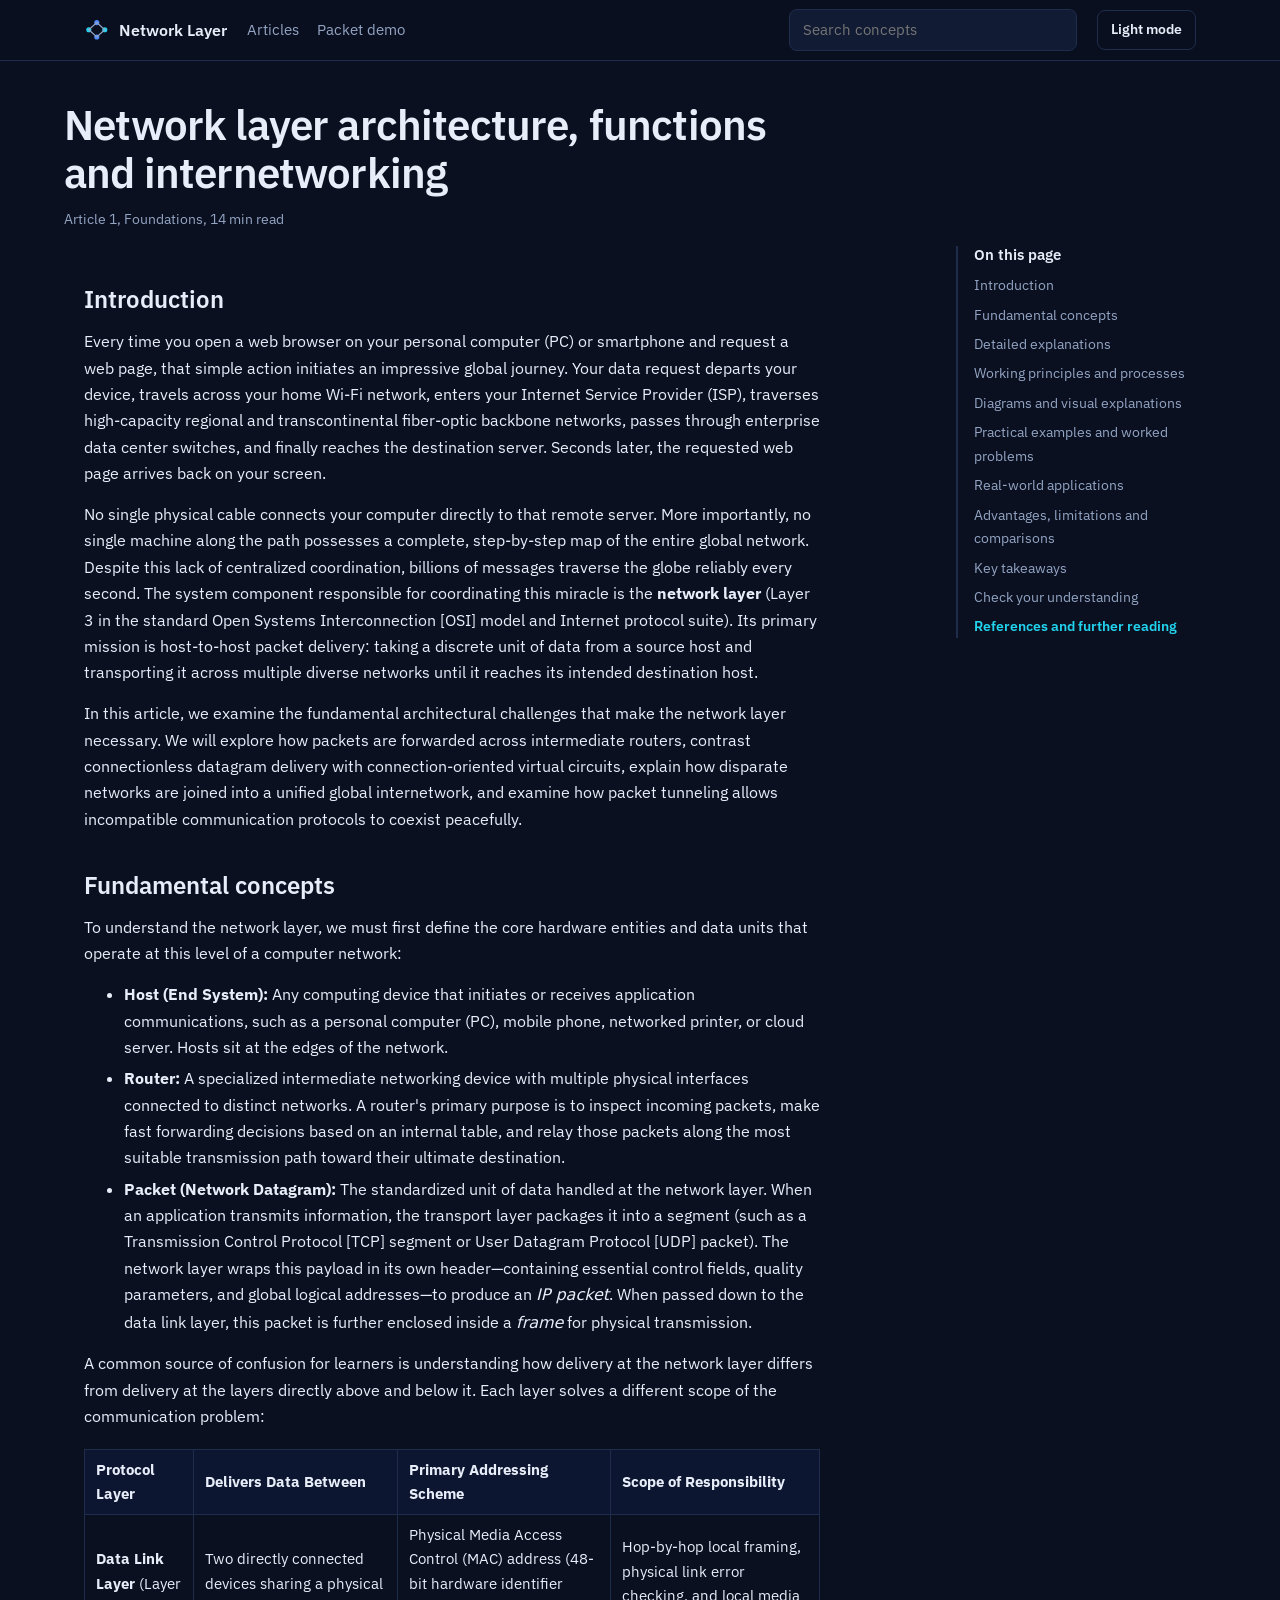
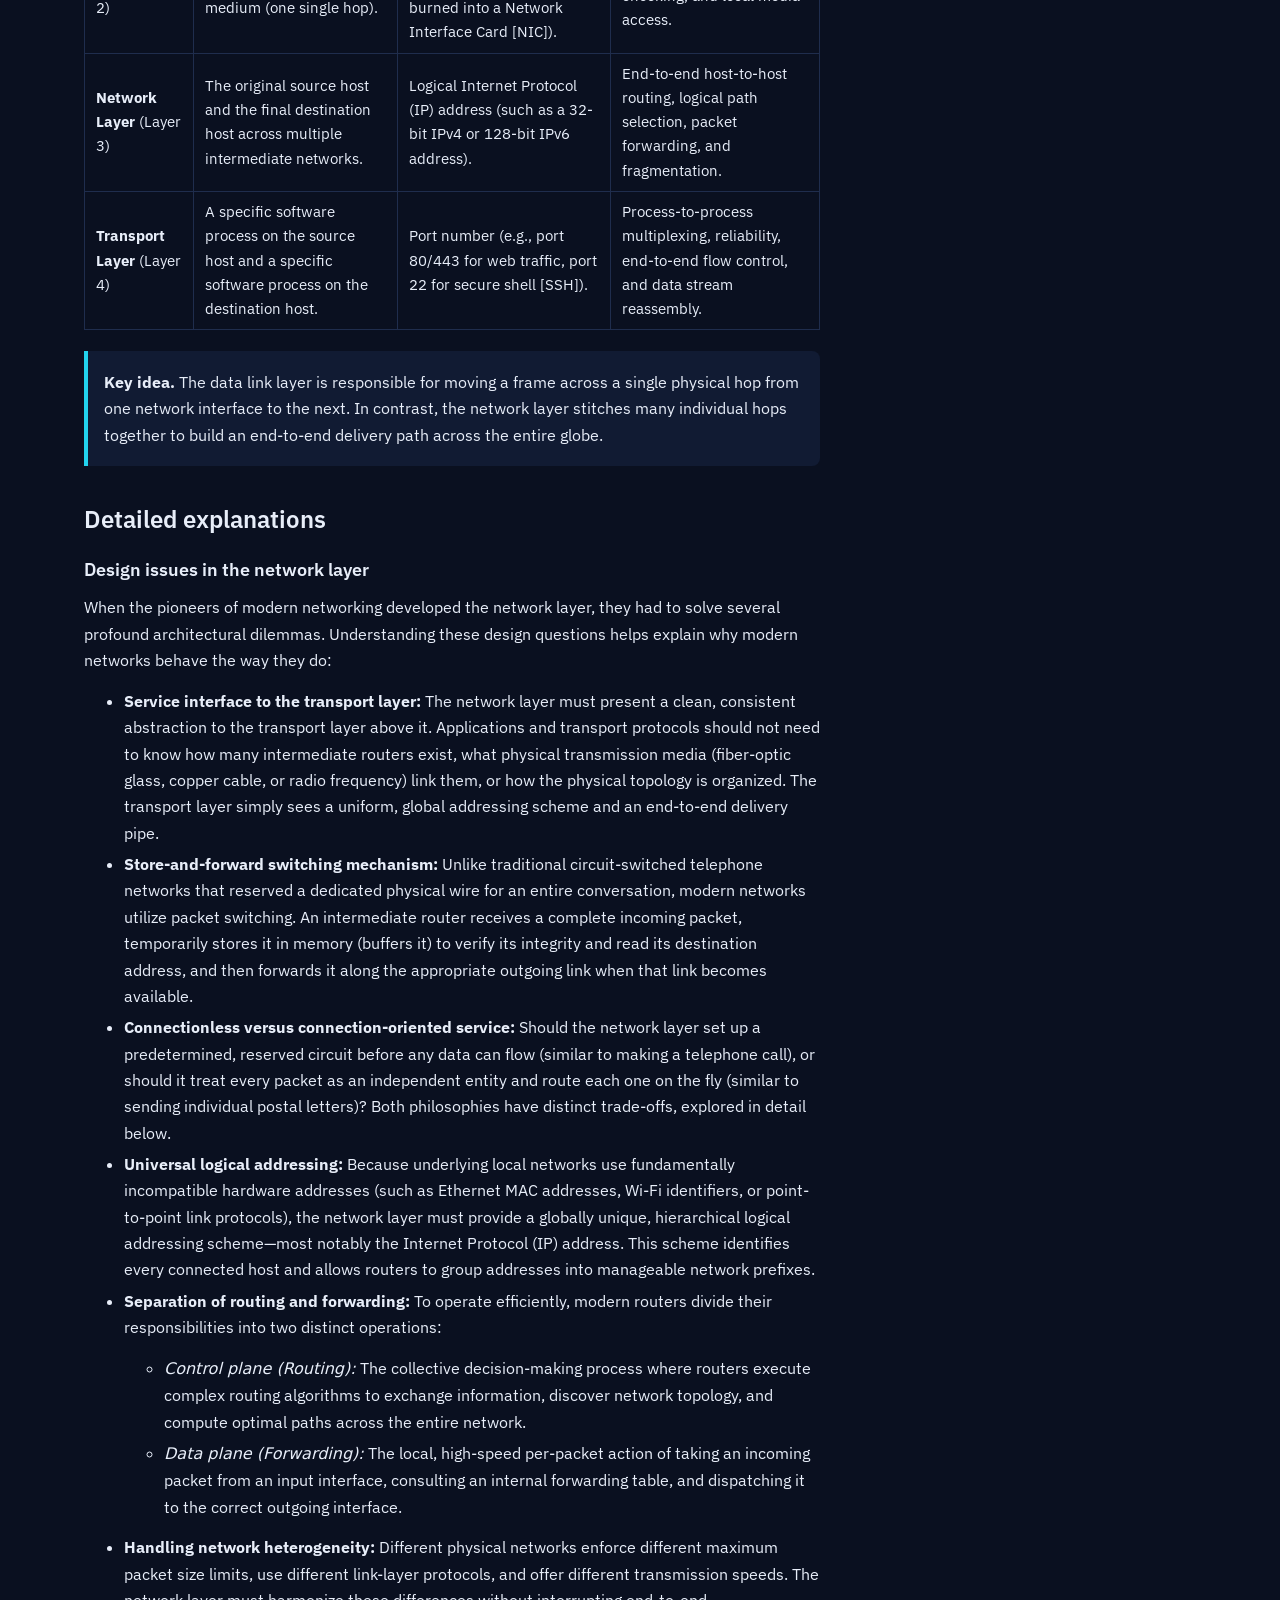
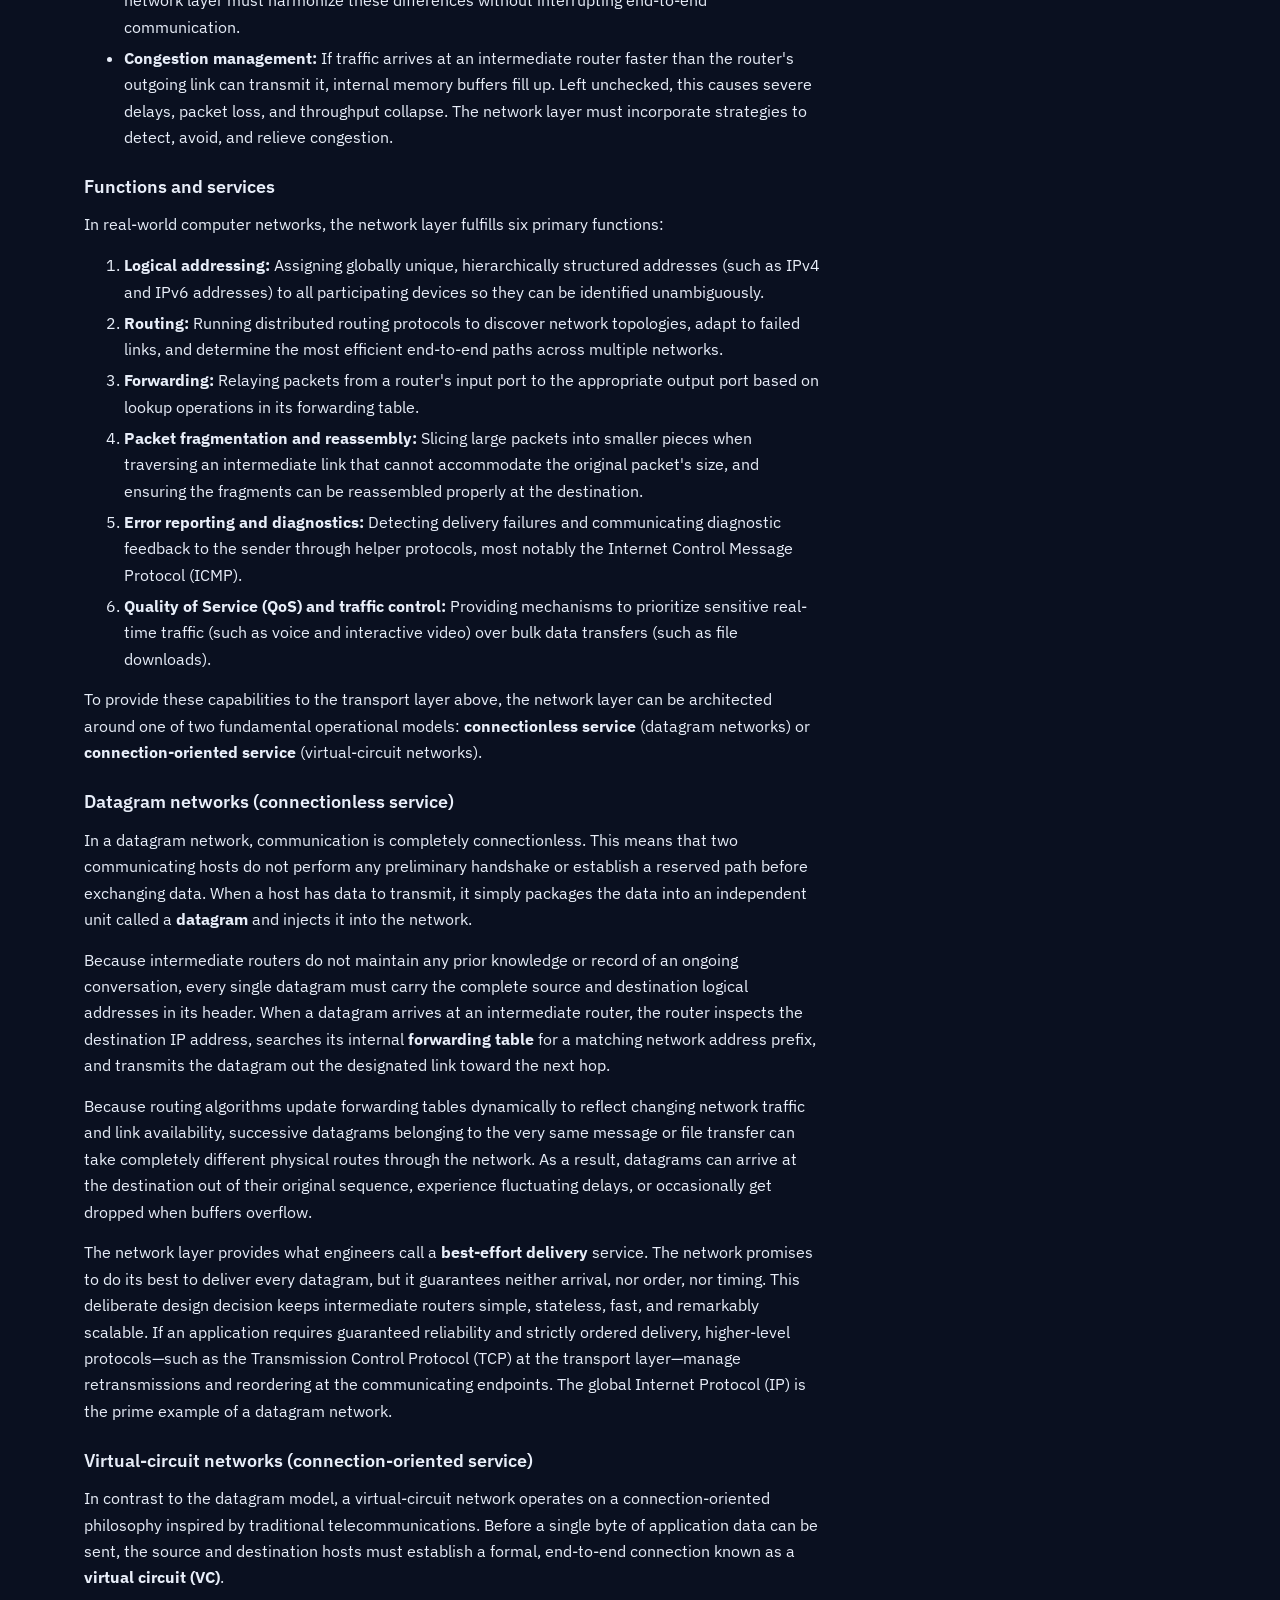
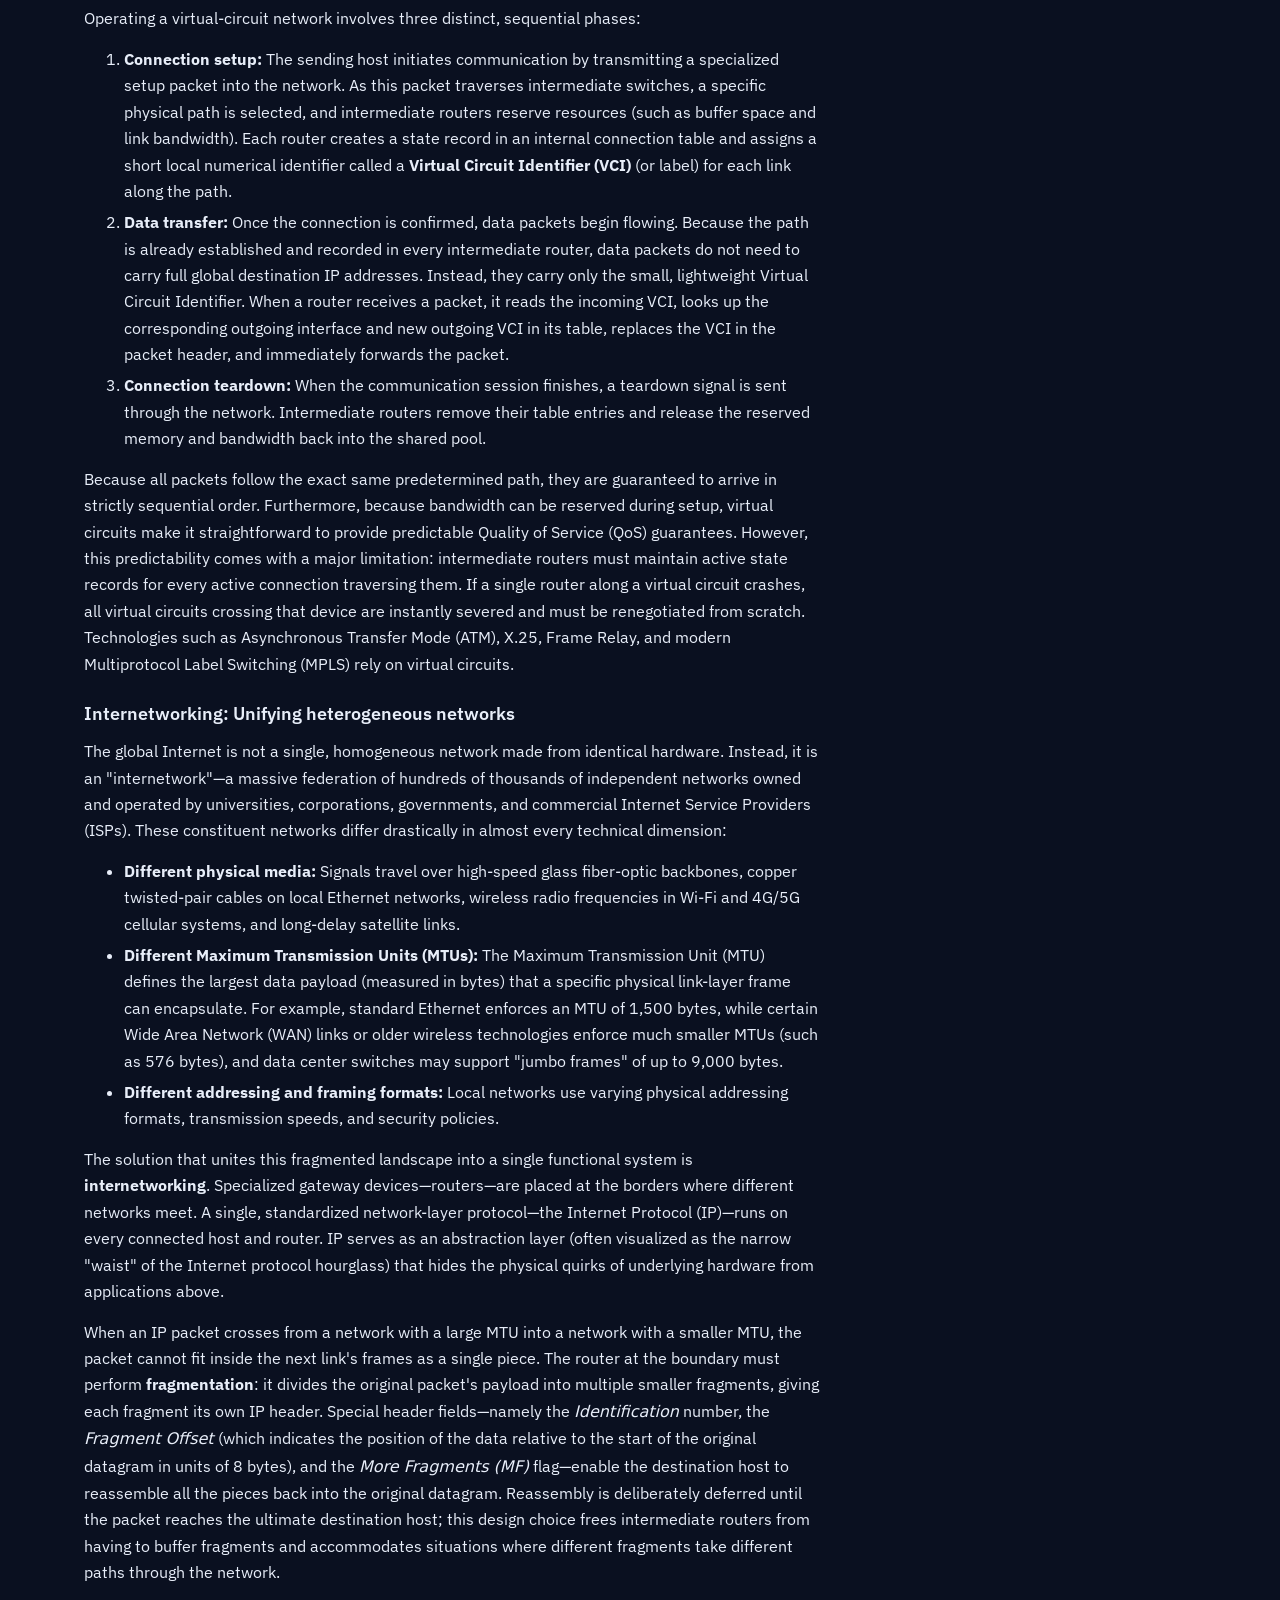
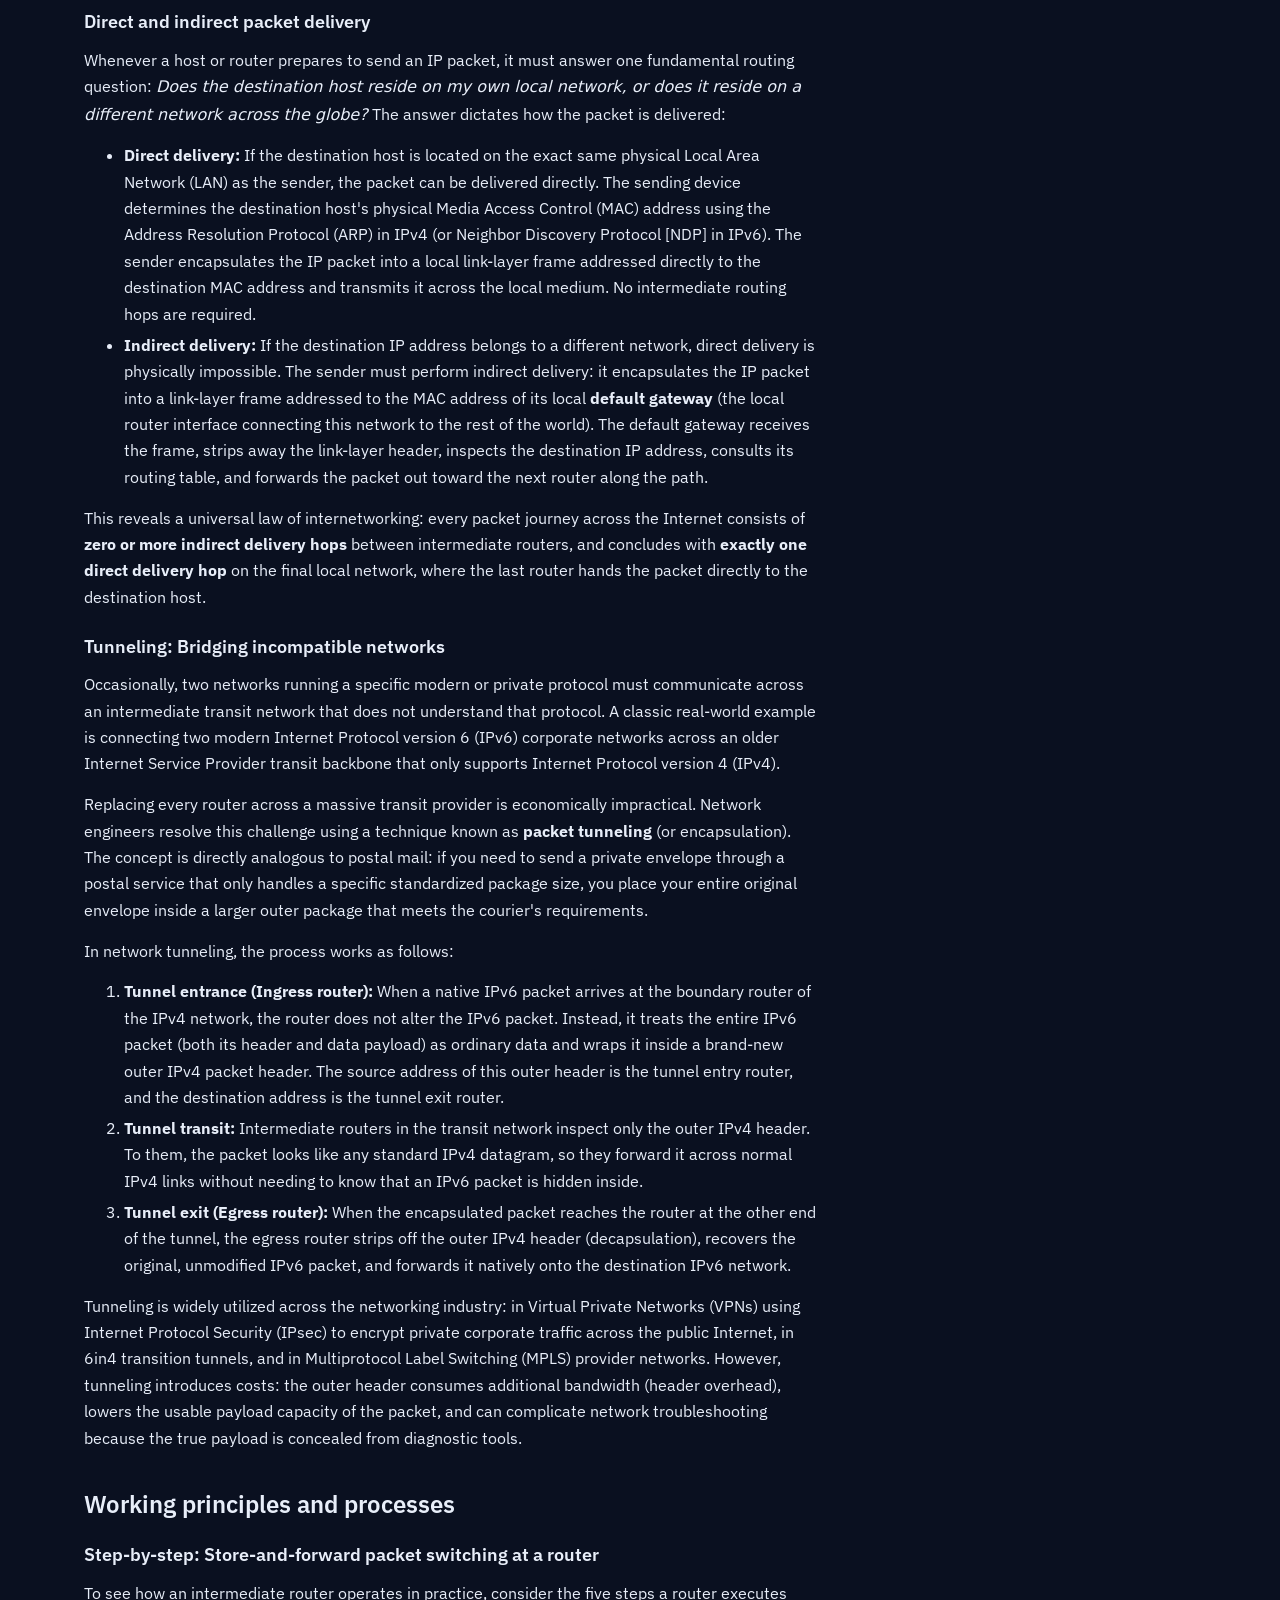
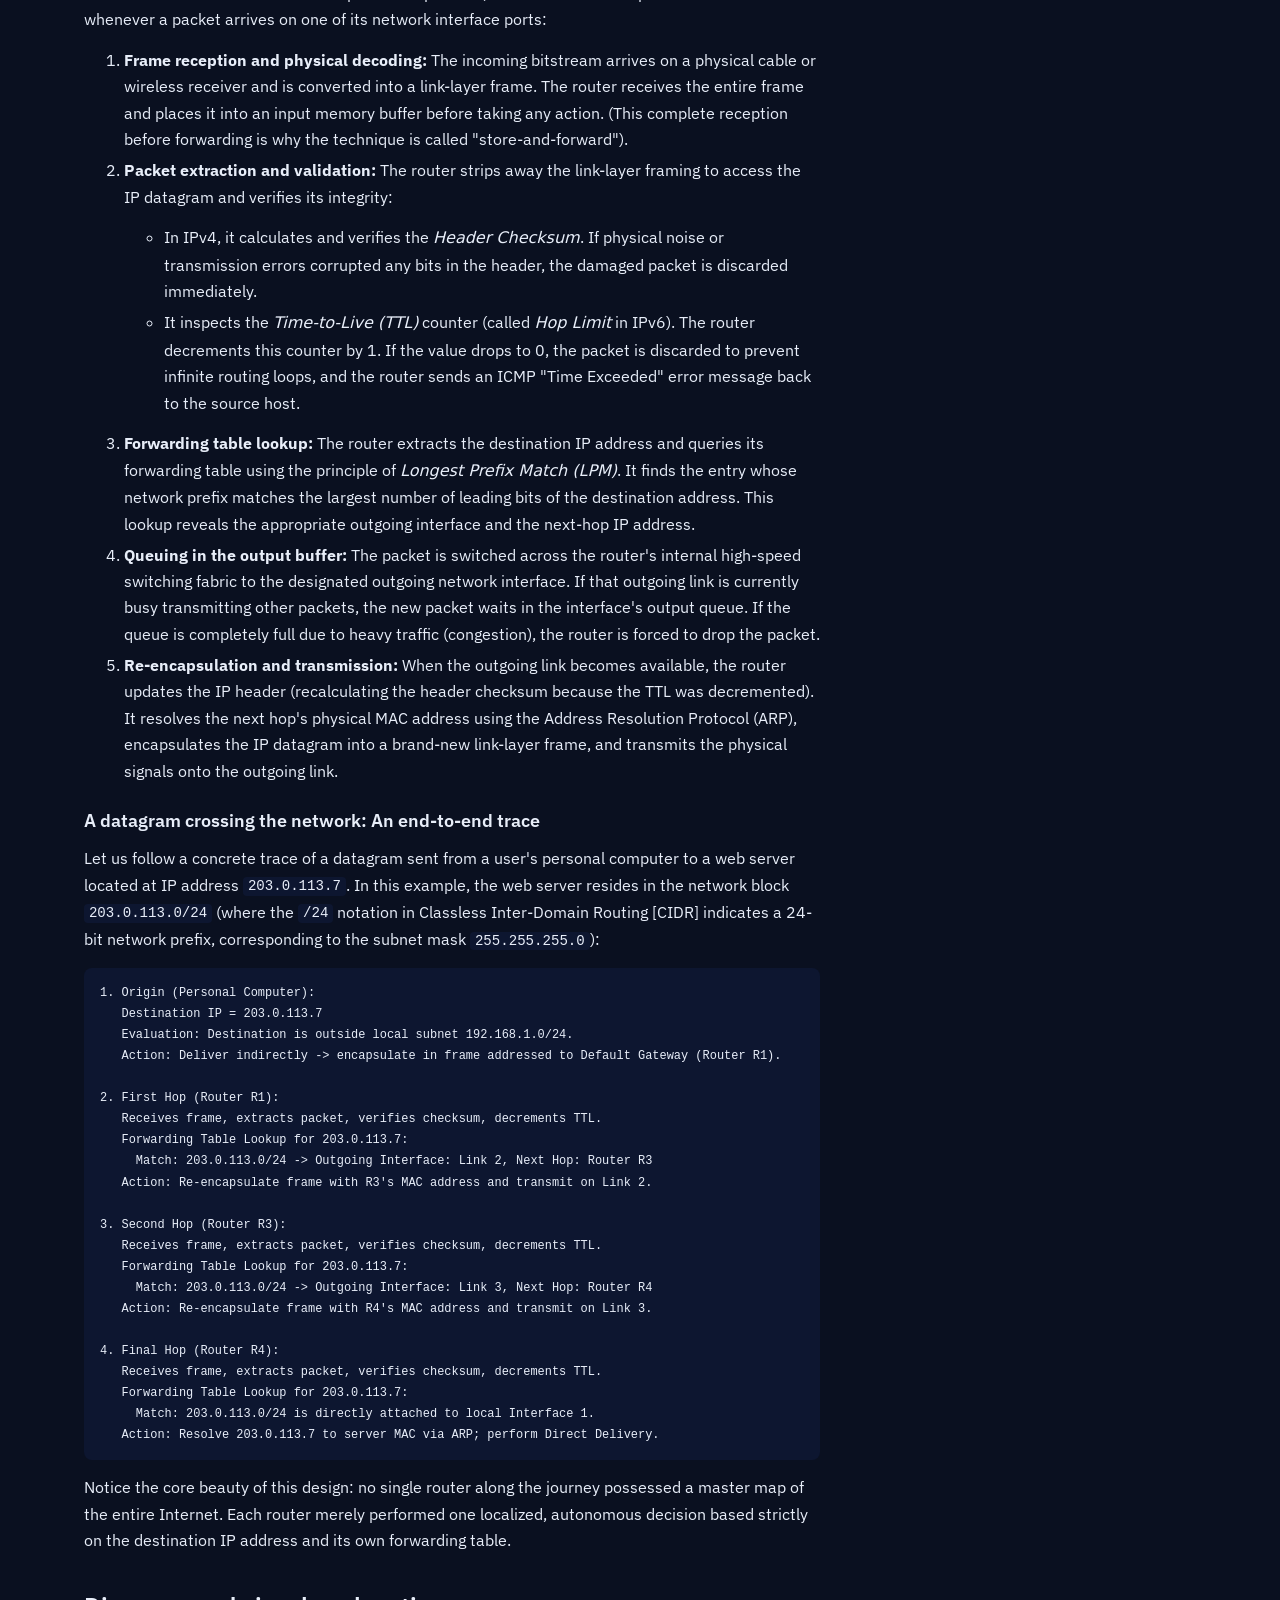
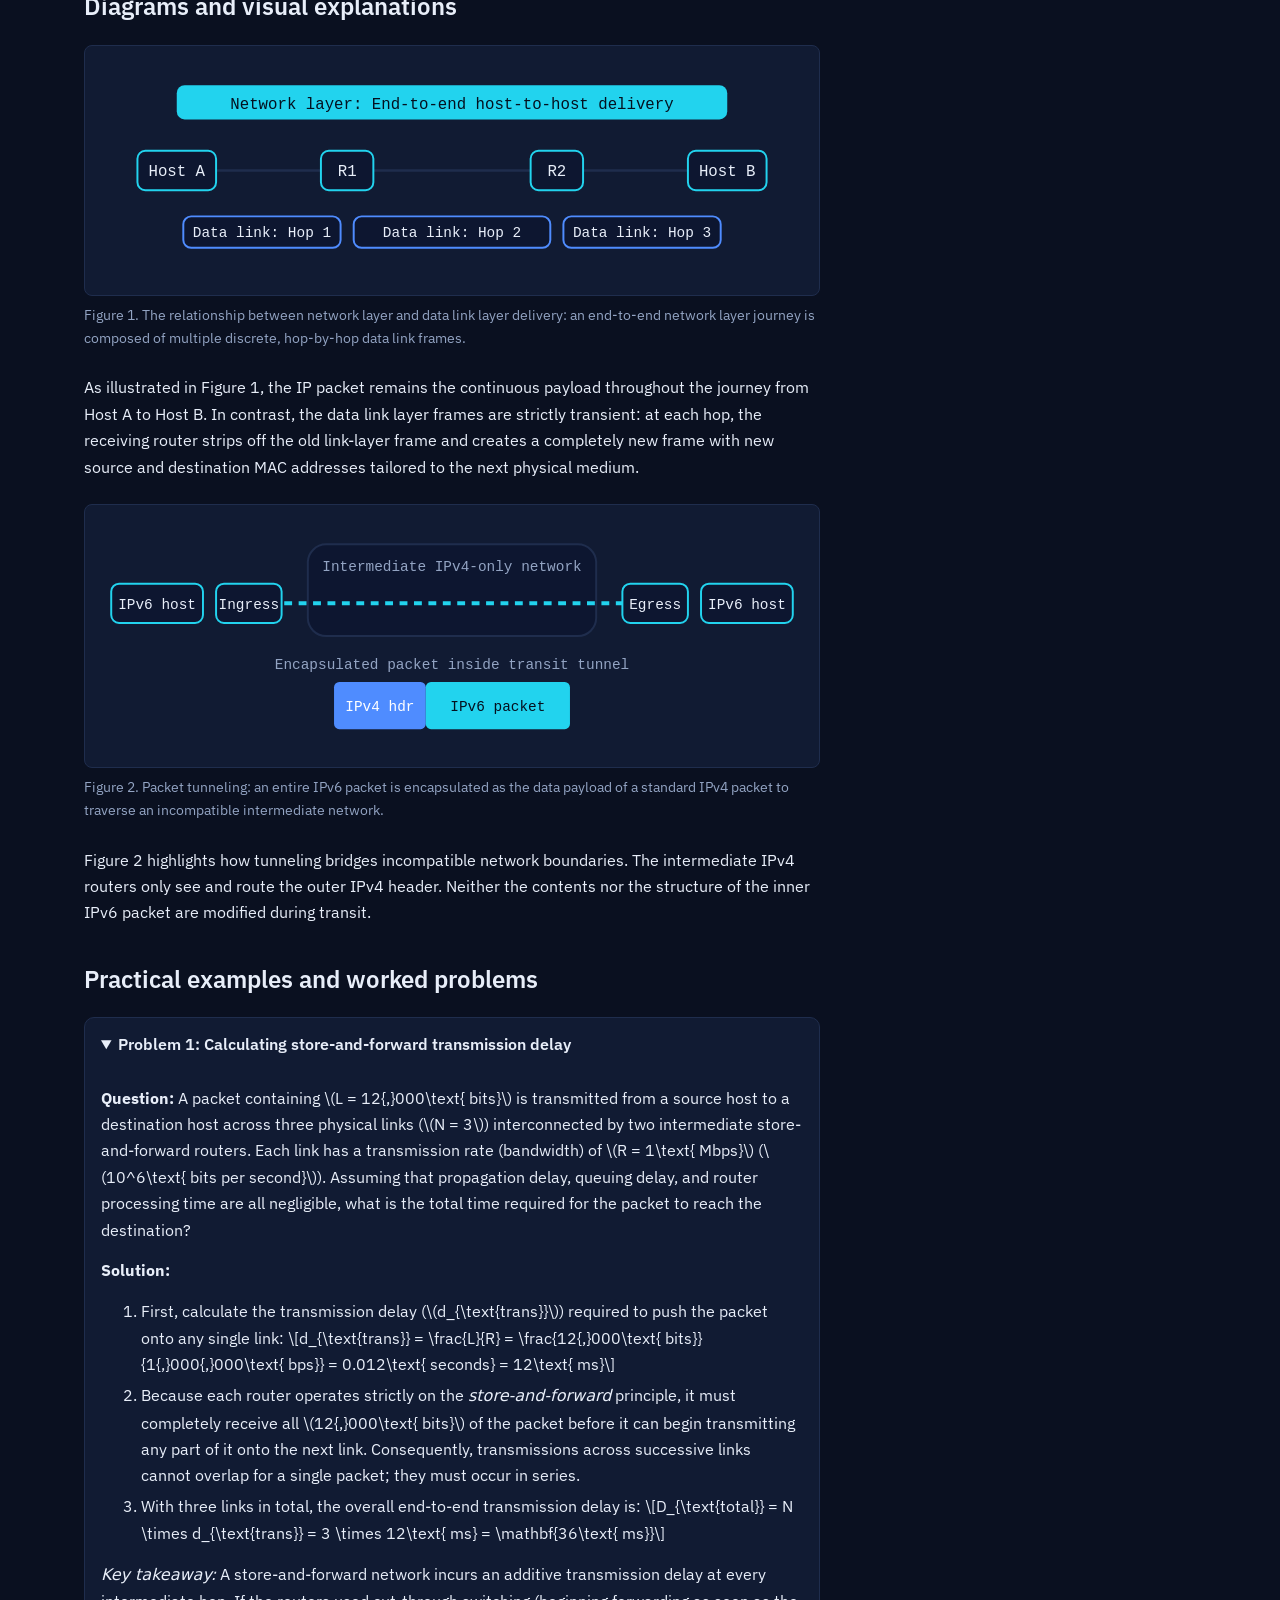
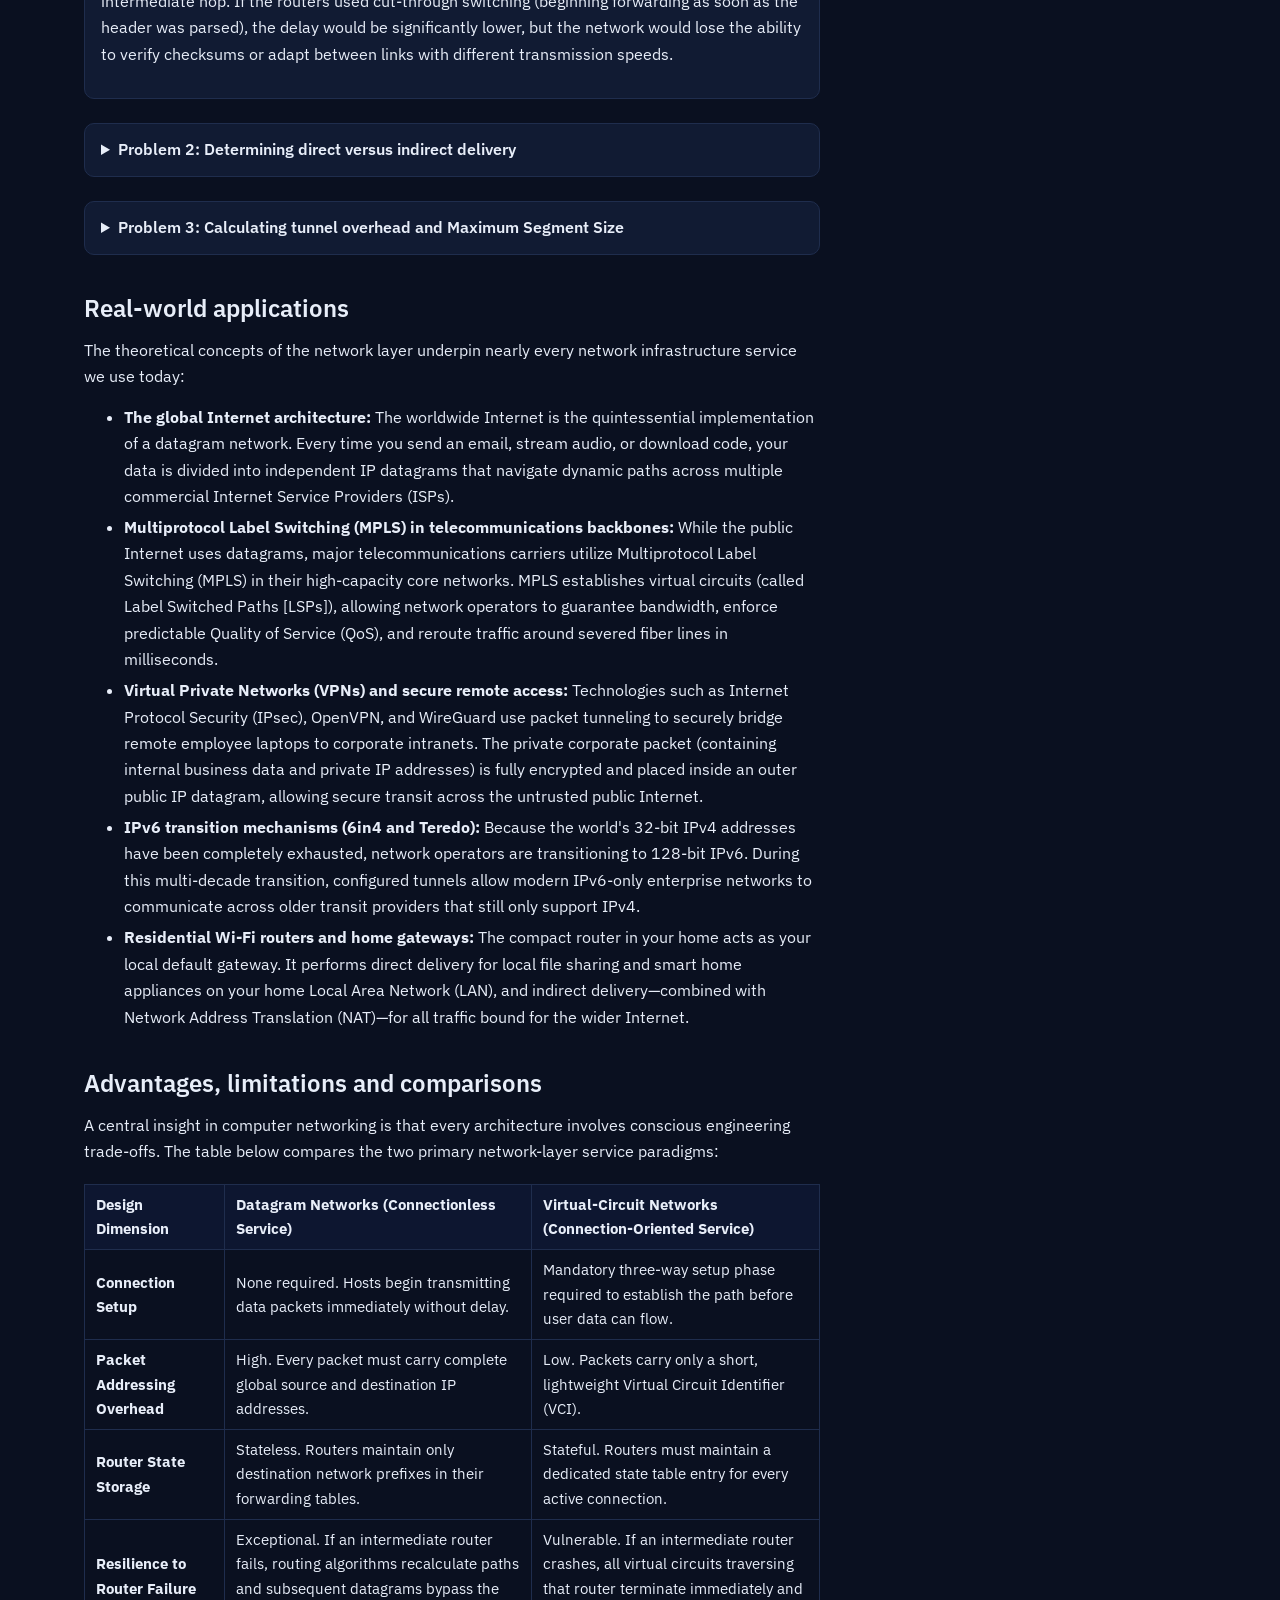
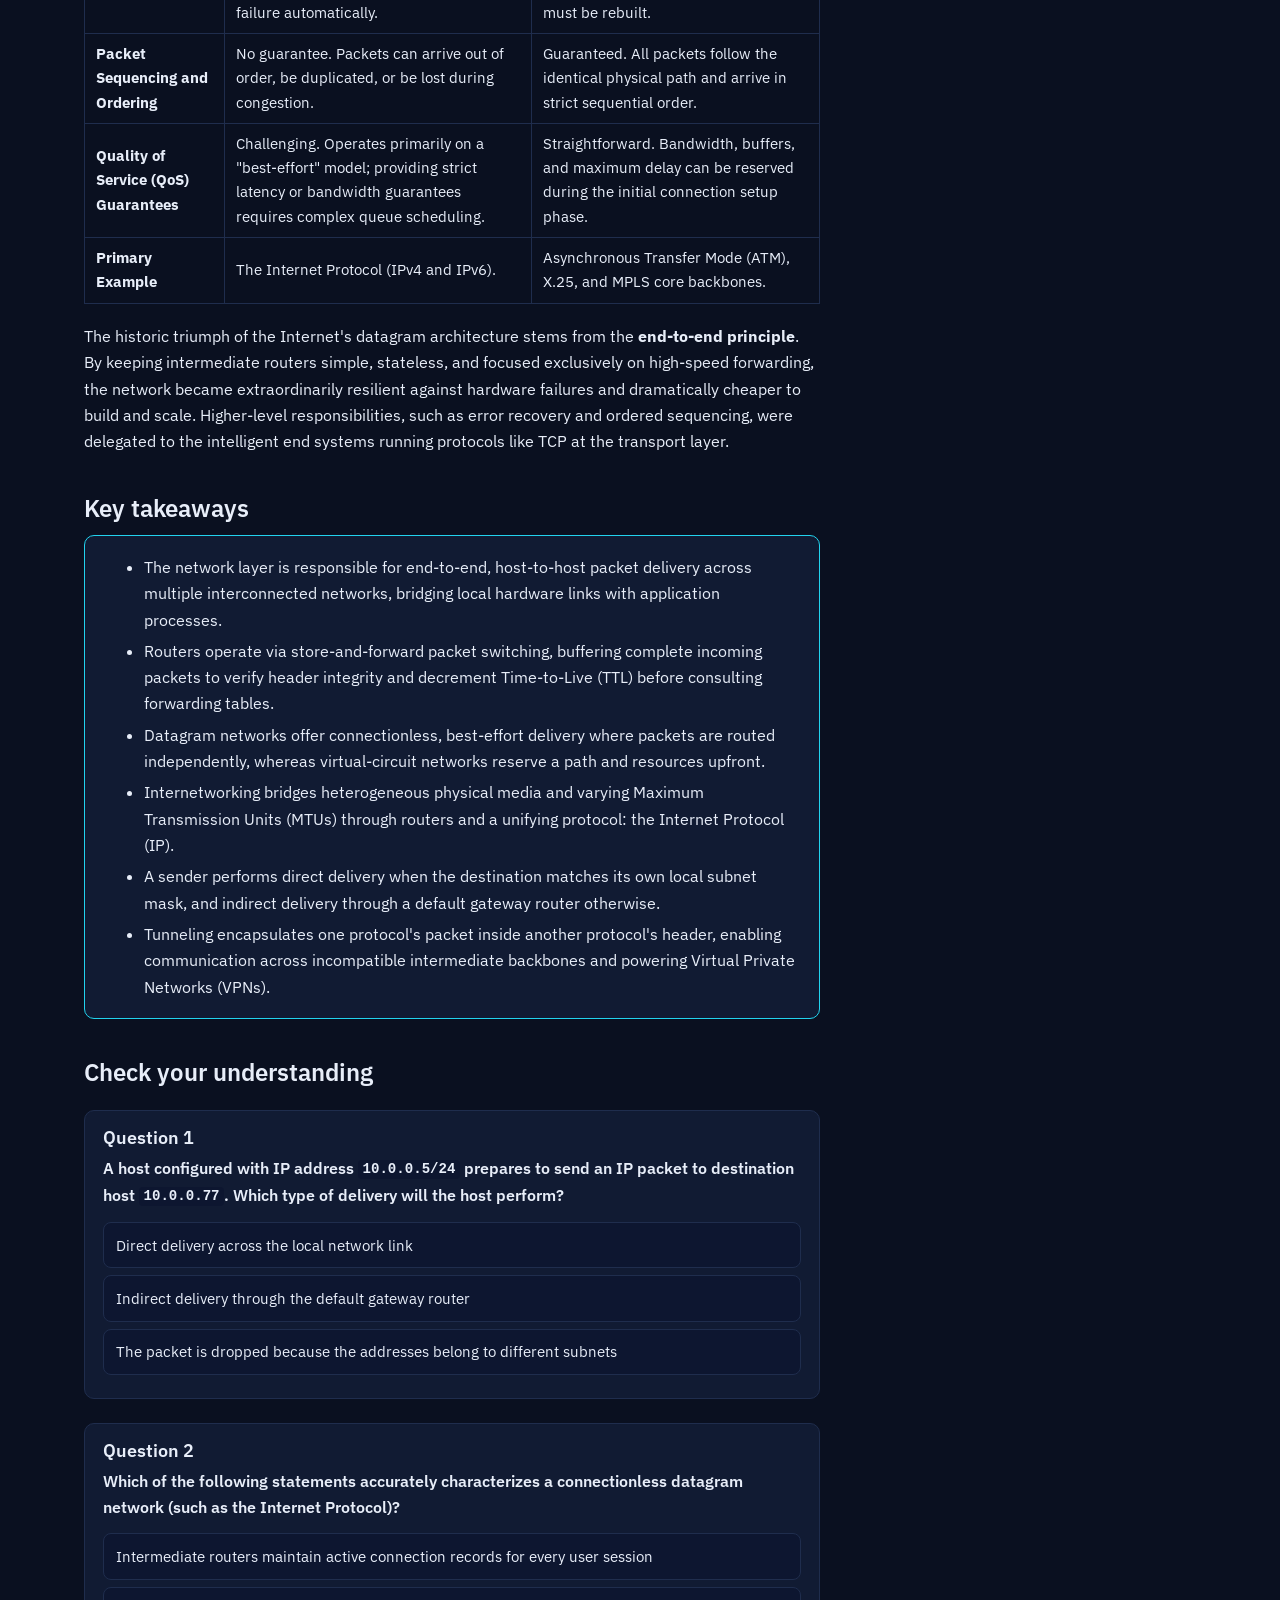
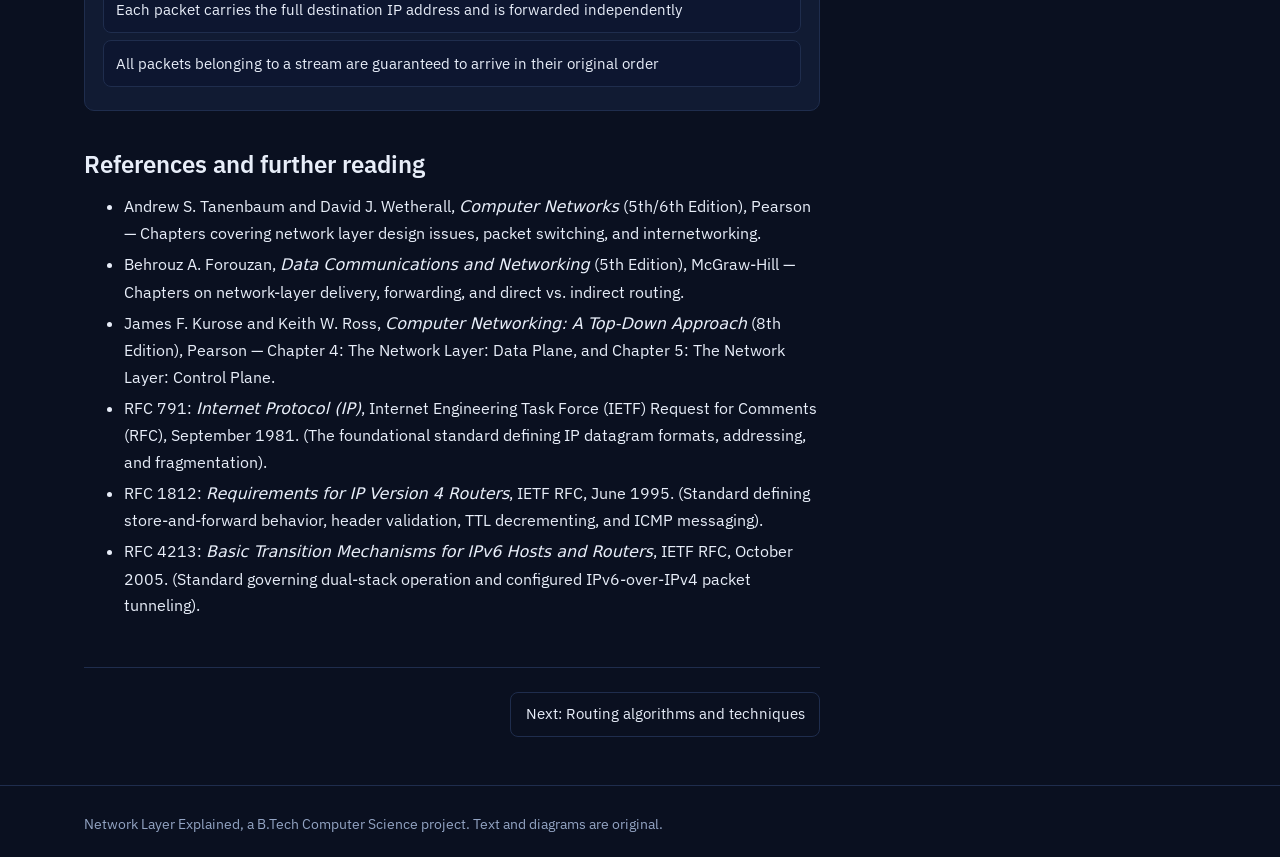
==== commit 22dc9518: "Redo Article 2 with demos and bit-level examples" ====
--- a/articles/architecture.html
+++ b/articles/architecture.html
@@ -4,7 +4,7 @@
   <meta charset="utf-8">
   <meta name="viewport" content="width=device-width, initial-scale=1">
   <title>Architecture, functions and internetworking | Network Layer Explained</title>
-  <meta name="description" content="What the network layer does, datagram and virtual-circuit service, internetworking, direct and indirect delivery, and tunneling.">
+  <meta name="description" content="A comprehensive guide to network layer architecture, datagram and virtual-circuit services, internetworking, direct and indirect delivery, and packet tunneling.">
   <script>try{var t=localStorage.getItem('nl-theme');if(t)document.documentElement.setAttribute('data-theme',t);}catch(e){}</script>
   <link rel="preconnect" href="https://fonts.googleapis.com">
   <link rel="preconnect" href="https://fonts.gstatic.com" crossorigin>
@@ -16,7 +16,7 @@
   <div id="site-header"></div>
   <header class="wrap article-head">
     <h1>Network layer architecture, functions and internetworking</h1>
-    <p class="meta">Article 1, Foundations, 12 min read</p>
+    <p class="meta">Article 1, Foundations, 14 min read</p>
   </header>
 
   <div class="wrap article-layout">
@@ -24,177 +24,367 @@
 
     <article class="prose">
       <h2>Introduction</h2>
-      <p>When you open a website, your request crosses a home router, an ISP, several backbone networks and a data centre before it reaches a server. No single wire connects you to that server, and no machine along the way knows the whole journey. The layer that makes this work is the <strong>network layer</strong>. Its job is to carry a packet from the source host to the destination host, however many different networks lie between them.</p>
-      <p>This article covers what the layer is responsible for, the two ways it can offer service, how unlike networks are joined into one internet, and how tunneling lets one protocol travel inside another.</p>
+      <p>Every time you open a web browser on your personal computer (PC) or smartphone and request a web page, that simple action initiates an impressive global journey. Your data request departs your device, travels across your home Wi-Fi network, enters your Internet Service Provider (ISP), traverses high-capacity regional and transcontinental fiber-optic backbone networks, passes through enterprise data center switches, and finally reaches the destination server. Seconds later, the requested web page arrives back on your screen.</p>
+      <p>No single physical cable connects your computer directly to that remote server. More importantly, no single machine along the path possesses a complete, step-by-step map of the entire global network. Despite this lack of centralized coordination, billions of messages traverse the globe reliably every second. The system component responsible for coordinating this miracle is the <strong>network layer</strong> (Layer 3 in the standard Open Systems Interconnection [OSI] model and Internet protocol suite). Its primary mission is host-to-host packet delivery: taking a discrete unit of data from a source host and transporting it across multiple diverse networks until it reaches its intended destination host.</p>
+      <p>In this article, we examine the fundamental architectural challenges that make the network layer necessary. We will explore how packets are forwarded across intermediate routers, contrast connectionless datagram delivery with connection-oriented virtual circuits, explain how disparate networks are joined into a unified global internetwork, and examine how packet tunneling allows incompatible communication protocols to coexist peacefully.</p>
 
       <h2>Fundamental concepts</h2>
-      <p>A <strong>host</strong> is an end device such as a laptop or server. A <strong>router</strong> is a device with several network connections that forwards packets between them. A <strong>packet</strong> is the unit of data the network layer handles: a payload from the transport layer plus a network-layer header carrying addresses and control fields.</p>
-      <p>Each layer near the bottom has a different idea of delivery:</p>
+      <p>To understand the network layer, we must first define the core hardware entities and data units that operate at this level of a computer network:</p>
+      <ul>
+        <li><strong>Host (End System):</strong> Any computing device that initiates or receives application communications, such as a personal computer (PC), mobile phone, networked printer, or cloud server. Hosts sit at the edges of the network.</li>
+        <li><strong>Router:</strong> A specialized intermediate networking device with multiple physical interfaces connected to distinct networks. A router's primary purpose is to inspect incoming packets, make fast forwarding decisions based on an internal table, and relay those packets along the most suitable transmission path toward their ultimate destination.</li>
+        <li><strong>Packet (Network Datagram):</strong> The standardized unit of data handled at the network layer. When an application transmits information, the transport layer packages it into a segment (such as a Transmission Control Protocol [TCP] segment or User Datagram Protocol [UDP] packet). The network layer wraps this payload in its own header—containing essential control fields, quality parameters, and global logical addresses—to produce an <em>IP packet</em>. When passed down to the data link layer, this packet is further enclosed inside a <em>frame</em> for physical transmission.</li>
+      </ul>
+
+      <p>A common source of confusion for learners is understanding how delivery at the network layer differs from delivery at the layers directly above and below it. Each layer solves a different scope of the communication problem:</p>
+
       <div class="table-wrap"><table>
-        <thead><tr><th>Layer</th><th>Delivers between</th><th>Identified by</th></tr></thead>
+        <thead><tr><th>Protocol Layer</th><th>Delivers Data Between</th><th>Primary Addressing Scheme</th><th>Scope of Responsibility</th></tr></thead>
         <tbody>
-          <tr><td>Data link</td><td>Two directly connected devices (one hop)</td><td>MAC address</td></tr>
-          <tr><td>Network</td><td>Source host and destination host, across many networks</td><td>IP address</td></tr>
-          <tr><td>Transport</td><td>A process on one host and a process on another</td><td>Port number</td></tr>
+          <tr>
+            <td><strong>Data Link Layer</strong> (Layer 2)</td>
+            <td>Two directly connected devices sharing a physical medium (one single hop).</td>
+            <td>Physical Media Access Control (MAC) address (48-bit hardware identifier burned into a Network Interface Card [NIC]).</td>
+            <td>Hop-by-hop local framing, physical link error checking, and local media access.</td>
+          </tr>
+          <tr>
+            <td><strong>Network Layer</strong> (Layer 3)</td>
+            <td>The original source host and the final destination host across multiple intermediate networks.</td>
+            <td>Logical Internet Protocol (IP) address (such as a 32-bit IPv4 or 128-bit IPv6 address).</td>
+            <td>End-to-end host-to-host routing, logical path selection, packet forwarding, and fragmentation.</td>
+          </tr>
+          <tr>
+            <td><strong>Transport Layer</strong> (Layer 4)</td>
+            <td>A specific software process on the source host and a specific software process on the destination host.</td>
+            <td>Port number (e.g., port 80/443 for web traffic, port 22 for secure shell [SSH]).</td>
+            <td>Process-to-process multiplexing, reliability, end-to-end flow control, and data stream reassembly.</td>
+          </tr>
         </tbody>
       </table></div>
-      <div class="callout"><p><strong>Key idea.</strong> The data link layer moves a frame one hop. The network layer strings many hops together into an end-to-end path.</p></div>
+
+      <div class="callout"><p><strong>Key idea.</strong> The data link layer is responsible for moving a frame across a single physical hop from one network interface to the next. In contrast, the network layer stitches many individual hops together to build an end-to-end delivery path across the entire globe.</p></div>
 
       <h2>Detailed explanations</h2>
-      <h3>Design issues</h3>
-      <p>Designers of the network layer had to settle several questions:</p>
-      <ul>
-        <li><strong>The service offered upward.</strong> The transport layer should not need to know how many routers exist, what technology links them, or how they are arranged. It sees one uniform address scheme and a simple delivery service.</li>
-        <li><strong>Store-and-forward switching.</strong> A router receives a whole packet, checks it, stores it briefly and then sends it on.</li>
-        <li><strong>Connectionless or connection-oriented service.</strong> Should packets be routed independently, or should a path be set up first?</li>
-        <li><strong>Addressing.</strong> Every host needs a logical address that identifies it and also helps routers decide where to send packets.</li>
-        <li><strong>Routing and forwarding.</strong> Routers need a way to learn good paths and a fast way to use them.</li>
-        <li><strong>Differences between networks.</strong> Maximum packet sizes, addressing and quality of service vary from network to network.</li>
-        <li><strong>Congestion.</strong> Too much traffic at a router must be prevented or relieved (see Article 5).</li>
+
+      <h3>Design issues in the network layer</h3>
+      <p>When the pioneers of modern networking developed the network layer, they had to solve several profound architectural dilemmas. Understanding these design questions helps explain why modern networks behave the way they do:</p>
+      <ul>
+        <li><strong>Service interface to the transport layer:</strong> The network layer must present a clean, consistent abstraction to the transport layer above it. Applications and transport protocols should not need to know how many intermediate routers exist, what physical transmission media (fiber-optic glass, copper cable, or radio frequency) link them, or how the physical topology is organized. The transport layer simply sees a uniform, global addressing scheme and an end-to-end delivery pipe.</li>
+        <li><strong>Store-and-forward switching mechanism:</strong> Unlike traditional circuit-switched telephone networks that reserved a dedicated physical wire for an entire conversation, modern networks utilize packet switching. An intermediate router receives a complete incoming packet, temporarily stores it in memory (buffers it) to verify its integrity and read its destination address, and then forwards it along the appropriate outgoing link when that link becomes available.</li>
+        <li><strong>Connectionless versus connection-oriented service:</strong> Should the network layer set up a predetermined, reserved circuit before any data can flow (similar to making a telephone call), or should it treat every packet as an independent entity and route each one on the fly (similar to sending individual postal letters)? Both philosophies have distinct trade-offs, explored in detail below.</li>
+        <li><strong>Universal logical addressing:</strong> Because underlying local networks use fundamentally incompatible hardware addresses (such as Ethernet MAC addresses, Wi-Fi identifiers, or point-to-point link protocols), the network layer must provide a globally unique, hierarchical logical addressing scheme—most notably the Internet Protocol (IP) address. This scheme identifies every connected host and allows routers to group addresses into manageable network prefixes.</li>
+        <li><strong>Separation of routing and forwarding:</strong> To operate efficiently, modern routers divide their responsibilities into two distinct operations:
+          <ul>
+            <li><em>Control plane (Routing):</em> The collective decision-making process where routers execute complex routing algorithms to exchange information, discover network topology, and compute optimal paths across the entire network.</li>
+            <li><em>Data plane (Forwarding):</em> The local, high-speed per-packet action of taking an incoming packet from an input interface, consulting an internal forwarding table, and dispatching it to the correct outgoing interface.</li>
+          </ul>
+        </li>
+        <li><strong>Handling network heterogeneity:</strong> Different physical networks enforce different maximum packet size limits, use different link-layer protocols, and offer different transmission speeds. The network layer must harmonize these differences without interrupting end-to-end communication.</li>
+        <li><strong>Congestion management:</strong> If traffic arrives at an intermediate router faster than the router's outgoing link can transmit it, internal memory buffers fill up. Left unchecked, this causes severe delays, packet loss, and throughput collapse. The network layer must incorporate strategies to detect, avoid, and relieve congestion.</li>
       </ul>
 
       <h3>Functions and services</h3>
-      <p>In practice the layer performs these functions: logical addressing, routing (building the paths), forwarding (moving each packet to its next hop), fragmentation and reassembly when a link cannot carry a packet whole, error reporting and diagnostics through ICMP, and congestion control.</p>
-      <p>It can offer two kinds of service to the layer above: <strong>connectionless</strong> and <strong>connection-oriented</strong>. The next two subsections describe how each is implemented.</p>
+      <p>In real-world computer networks, the network layer fulfills six primary functions:</p>
+      <ol>
+        <li><strong>Logical addressing:</strong> Assigning globally unique, hierarchically structured addresses (such as IPv4 and IPv6 addresses) to all participating devices so they can be identified unambiguously.</li>
+        <li><strong>Routing:</strong> Running distributed routing protocols to discover network topologies, adapt to failed links, and determine the most efficient end-to-end paths across multiple networks.</li>
+        <li><strong>Forwarding:</strong> Relaying packets from a router's input port to the appropriate output port based on lookup operations in its forwarding table.</li>
+        <li><strong>Packet fragmentation and reassembly:</strong> Slicing large packets into smaller pieces when traversing an intermediate link that cannot accommodate the original packet's size, and ensuring the fragments can be reassembled properly at the destination.</li>
+        <li><strong>Error reporting and diagnostics:</strong> Detecting delivery failures and communicating diagnostic feedback to the sender through helper protocols, most notably the Internet Control Message Protocol (ICMP).</li>
+        <li><strong>Quality of Service (QoS) and traffic control:</strong> Providing mechanisms to prioritize sensitive real-time traffic (such as voice and interactive video) over bulk data transfers (such as file downloads).</li>
+      </ol>
+
+      <p>To provide these capabilities to the transport layer above, the network layer can be architected around one of two fundamental operational models: <strong>connectionless service</strong> (datagram networks) or <strong>connection-oriented service</strong> (virtual-circuit networks).</p>
 
       <h3>Datagram networks (connectionless service)</h3>
-      <p>In a datagram network every packet, called a datagram, is treated on its own. Each one carries the full destination address. A router keeps a <strong>forwarding table</strong> that maps destinations (usually address prefixes) to outgoing links, and it looks up each packet separately. Two packets from the same message can therefore take different paths, arrive out of order, or be lost. The network promises <em>best effort</em> and nothing more. If reliability is needed, the transport layer provides it. The Internet’s IP works this way.</p>
+      <p>In a datagram network, communication is completely connectionless. This means that two communicating hosts do not perform any preliminary handshake or establish a reserved path before exchanging data. When a host has data to transmit, it simply packages the data into an independent unit called a <strong>datagram</strong> and injects it into the network.</p>
+      <p>Because intermediate routers do not maintain any prior knowledge or record of an ongoing conversation, every single datagram must carry the complete source and destination logical addresses in its header. When a datagram arrives at an intermediate router, the router inspects the destination IP address, searches its internal <strong>forwarding table</strong> for a matching network address prefix, and transmits the datagram out the designated link toward the next hop.</p>
+      <p>Because routing algorithms update forwarding tables dynamically to reflect changing network traffic and link availability, successive datagrams belonging to the very same message or file transfer can take completely different physical routes through the network. As a result, datagrams can arrive at the destination out of their original sequence, experience fluctuating delays, or occasionally get dropped when buffers overflow.</p>
+      <p>The network layer provides what engineers call a <strong>best-effort delivery</strong> service. The network promises to do its best to deliver every datagram, but it guarantees neither arrival, nor order, nor timing. This deliberate design decision keeps intermediate routers simple, stateless, fast, and remarkably scalable. If an application requires guaranteed reliability and strictly ordered delivery, higher-level protocols—such as the Transmission Control Protocol (TCP) at the transport layer—manage retransmissions and reordering at the communicating endpoints. The global Internet Protocol (IP) is the prime example of a datagram network.</p>
 
       <h3>Virtual-circuit networks (connection-oriented service)</h3>
-      <p>A virtual-circuit network first runs a set-up phase that picks a path and gives it a short circuit number. Each router on the path records an entry for that circuit. Data packets then carry only the circuit number, follow the chosen path in order, and the circuit is torn down at the end. This keeps per-connection state in every router on the path.</p>
-
-      <h3>Internetworking</h3>
-      <p>The Internet is a collection of separately built networks that differ in many ways: address formats, the largest packet they can carry (the MTU), the protocols they use, and the quality-of-service and security rules they apply. <strong>Internetworking</strong> joins them. Routers sit at the boundaries, and a common network-layer protocol (IP) runs on top of every network, hiding the differences. When a packet is larger than the next network’s MTU, the router splits it into fragments that are reassembled at the destination.</p>
-
-      <h3>Direct and indirect delivery</h3>
-      <p>A sender first asks one question: <em>is the destination on my own network?</em></p>
-      <ul>
-        <li><strong>Direct delivery:</strong> the destination is on the same network, so the packet goes straight to that host at the link layer.</li>
-        <li><strong>Indirect delivery:</strong> the destination is on a different network, so the packet is sent to a router (the default gateway), which forwards it hop by hop. Every delivery ends with direct delivery on the last network, from the final router to the destination host.</li>
-      </ul>
-
-      <h3>Tunneling</h3>
-      <p>Sometimes two networks of the same type must communicate across a different type of network in between, for example two IPv6 networks connected through an IPv4-only network. With <strong>tunneling</strong>, the router at the tunnel entrance wraps the entire IPv6 packet as the payload of an IPv4 packet. The IPv4 network forwards it like any other packet. The router at the exit removes the outer header and delivers the original IPv6 packet.</p>
+      <p>In contrast to the datagram model, a virtual-circuit network operates on a connection-oriented philosophy inspired by traditional telecommunications. Before a single byte of application data can be sent, the source and destination hosts must establish a formal, end-to-end connection known as a <strong>virtual circuit (VC)</strong>.</p>
+      <p>Operating a virtual-circuit network involves three distinct, sequential phases:</p>
+      <ol>
+        <li><strong>Connection setup:</strong> The sending host initiates communication by transmitting a specialized setup packet into the network. As this packet traverses intermediate switches, a specific physical path is selected, and intermediate routers reserve resources (such as buffer space and link bandwidth). Each router creates a state record in an internal connection table and assigns a short local numerical identifier called a <strong>Virtual Circuit Identifier (VCI)</strong> (or label) for each link along the path.</li>
+        <li><strong>Data transfer:</strong> Once the connection is confirmed, data packets begin flowing. Because the path is already established and recorded in every intermediate router, data packets do not need to carry full global destination IP addresses. Instead, they carry only the small, lightweight Virtual Circuit Identifier. When a router receives a packet, it reads the incoming VCI, looks up the corresponding outgoing interface and new outgoing VCI in its table, replaces the VCI in the packet header, and immediately forwards the packet.</li>
+        <li><strong>Connection teardown:</strong> When the communication session finishes, a teardown signal is sent through the network. Intermediate routers remove their table entries and release the reserved memory and bandwidth back into the shared pool.</li>
+      </ol>
+      <p>Because all packets follow the exact same predetermined path, they are guaranteed to arrive in strictly sequential order. Furthermore, because bandwidth can be reserved during setup, virtual circuits make it straightforward to provide predictable Quality of Service (QoS) guarantees. However, this predictability comes with a major limitation: intermediate routers must maintain active state records for every active connection traversing them. If a single router along a virtual circuit crashes, all virtual circuits crossing that device are instantly severed and must be renegotiated from scratch. Technologies such as Asynchronous Transfer Mode (ATM), X.25, Frame Relay, and modern Multiprotocol Label Switching (MPLS) rely on virtual circuits.</p>
+
+      <h3>Internetworking: Unifying heterogeneous networks</h3>
+      <p>The global Internet is not a single, homogeneous network made from identical hardware. Instead, it is an "internetwork"—a massive federation of hundreds of thousands of independent networks owned and operated by universities, corporations, governments, and commercial Internet Service Providers (ISPs). These constituent networks differ drastically in almost every technical dimension:</p>
+      <ul>
+        <li><strong>Different physical media:</strong> Signals travel over high-speed glass fiber-optic backbones, copper twisted-pair cables on local Ethernet networks, wireless radio frequencies in Wi-Fi and 4G/5G cellular systems, and long-delay satellite links.</li>
+        <li><strong>Different Maximum Transmission Units (MTUs):</strong> The Maximum Transmission Unit (MTU) defines the largest data payload (measured in bytes) that a specific physical link-layer frame can encapsulate. For example, standard Ethernet enforces an MTU of 1,500 bytes, while certain Wide Area Network (WAN) links or older wireless technologies enforce much smaller MTUs (such as 576 bytes), and data center switches may support "jumbo frames" of up to 9,000 bytes.</li>
+        <li><strong>Different addressing and framing formats:</strong> Local networks use varying physical addressing formats, transmission speeds, and security policies.</li>
+      </ul>
+
+      <p>The solution that unites this fragmented landscape into a single functional system is <strong>internetworking</strong>. Specialized gateway devices—routers—are placed at the borders where different networks meet. A single, standardized network-layer protocol—the Internet Protocol (IP)—runs on every connected host and router. IP serves as an abstraction layer (often visualized as the narrow "waist" of the Internet protocol hourglass) that hides the physical quirks of underlying hardware from applications above.</p>
+
+      <p>When an IP packet crosses from a network with a large MTU into a network with a smaller MTU, the packet cannot fit inside the next link's frames as a single piece. The router at the boundary must perform <strong>fragmentation</strong>: it divides the original packet's payload into multiple smaller fragments, giving each fragment its own IP header. Special header fields—namely the <em>Identification</em> number, the <em>Fragment Offset</em> (which indicates the position of the data relative to the start of the original datagram in units of 8 bytes), and the <em>More Fragments (MF)</em> flag—enable the destination host to reassemble all the pieces back into the original datagram. Reassembly is deliberately deferred until the packet reaches the ultimate destination host; this design choice frees intermediate routers from having to buffer fragments and accommodates situations where different fragments take different paths through the network.</p>
+
+      <h3>Direct and indirect packet delivery</h3>
+      <p>Whenever a host or router prepares to send an IP packet, it must answer one fundamental routing question: <em>Does the destination host reside on my own local network, or does it reside on a different network across the globe?</em> The answer dictates how the packet is delivered:</p>
+
+      <ul>
+        <li><strong>Direct delivery:</strong> If the destination host is located on the exact same physical Local Area Network (LAN) as the sender, the packet can be delivered directly. The sending device determines the destination host's physical Media Access Control (MAC) address using the Address Resolution Protocol (ARP) in IPv4 (or Neighbor Discovery Protocol [NDP] in IPv6). The sender encapsulates the IP packet into a local link-layer frame addressed directly to the destination MAC address and transmits it across the local medium. No intermediate routing hops are required.</li>
+        <li><strong>Indirect delivery:</strong> If the destination IP address belongs to a different network, direct delivery is physically impossible. The sender must perform indirect delivery: it encapsulates the IP packet into a link-layer frame addressed to the MAC address of its local <strong>default gateway</strong> (the local router interface connecting this network to the rest of the world). The default gateway receives the frame, strips away the link-layer header, inspects the destination IP address, consults its routing table, and forwards the packet out toward the next router along the path.</li>
+      </ul>
+
+      <p>This reveals a universal law of internetworking: every packet journey across the Internet consists of <strong>zero or more indirect delivery hops</strong> between intermediate routers, and concludes with <strong>exactly one direct delivery hop</strong> on the final local network, where the last router hands the packet directly to the destination host.</p>
+
+      <h3>Tunneling: Bridging incompatible networks</h3>
+      <p>Occasionally, two networks running a specific modern or private protocol must communicate across an intermediate transit network that does not understand that protocol. A classic real-world example is connecting two modern Internet Protocol version 6 (IPv6) corporate networks across an older Internet Service Provider transit backbone that only supports Internet Protocol version 4 (IPv4).</p>
+
+      <p>Replacing every router across a massive transit provider is economically impractical. Network engineers resolve this challenge using a technique known as <strong>packet tunneling</strong> (or encapsulation). The concept is directly analogous to postal mail: if you need to send a private envelope through a postal service that only handles a specific standardized package size, you place your entire original envelope inside a larger outer package that meets the courier's requirements.</p>
+
+      <p>In network tunneling, the process works as follows:</p>
+      <ol>
+        <li><strong>Tunnel entrance (Ingress router):</strong> When a native IPv6 packet arrives at the boundary router of the IPv4 network, the router does not alter the IPv6 packet. Instead, it treats the entire IPv6 packet (both its header and data payload) as ordinary data and wraps it inside a brand-new outer IPv4 packet header. The source address of this outer header is the tunnel entry router, and the destination address is the tunnel exit router.</li>
+        <li><strong>Tunnel transit:</strong> Intermediate routers in the transit network inspect only the outer IPv4 header. To them, the packet looks like any standard IPv4 datagram, so they forward it across normal IPv4 links without needing to know that an IPv6 packet is hidden inside.</li>
+        <li><strong>Tunnel exit (Egress router):</strong> When the encapsulated packet reaches the router at the other end of the tunnel, the egress router strips off the outer IPv4 header (decapsulation), recovers the original, unmodified IPv6 packet, and forwards it natively onto the destination IPv6 network.</li>
+      </ol>
+
+      <p>Tunneling is widely utilized across the networking industry: in Virtual Private Networks (VPNs) using Internet Protocol Security (IPsec) to encrypt private corporate traffic across the public Internet, in 6in4 transition tunnels, and in Multiprotocol Label Switching (MPLS) provider networks. However, tunneling introduces costs: the outer header consumes additional bandwidth (header overhead), lowers the usable payload capacity of the packet, and can complicate network troubleshooting because the true payload is concealed from diagnostic tools.</p>
 
       <h2>Working principles and processes</h2>
-      <h3>Store-and-forward at one router</h3>
+
+      <h3>Step-by-step: Store-and-forward packet switching at a router</h3>
+      <p>To see how an intermediate router operates in practice, consider the five steps a router executes whenever a packet arrives on one of its network interface ports:</p>
       <ol>
-        <li>The packet arrives and is received completely on the incoming link.</li>
-        <li>The router checks it for damage (in IPv4, by verifying the header checksum).</li>
-        <li>It looks up the destination in its forwarding table to find the outgoing link.</li>
-        <li>The packet waits in that link’s queue until the link is free.</li>
-        <li>It is transmitted to the next hop.</li>
+        <li><strong>Frame reception and physical decoding:</strong> The incoming bitstream arrives on a physical cable or wireless receiver and is converted into a link-layer frame. The router receives the entire frame and places it into an input memory buffer before taking any action. (This complete reception before forwarding is why the technique is called "store-and-forward").</li>
+        <li><strong>Packet extraction and validation:</strong> The router strips away the link-layer framing to access the IP datagram and verifies its integrity:
+          <ul>
+            <li>In IPv4, it calculates and verifies the <em>Header Checksum</em>. If physical noise or transmission errors corrupted any bits in the header, the damaged packet is discarded immediately.</li>
+            <li>It inspects the <em>Time-to-Live (TTL)</em> counter (called <em>Hop Limit</em> in IPv6). The router decrements this counter by 1. If the value drops to 0, the packet is discarded to prevent infinite routing loops, and the router sends an ICMP "Time Exceeded" error message back to the source host.</li>
+          </ul>
+        </li>
+        <li><strong>Forwarding table lookup:</strong> The router extracts the destination IP address and queries its forwarding table using the principle of <em>Longest Prefix Match (LPM)</em>. It finds the entry whose network prefix matches the largest number of leading bits of the destination address. This lookup reveals the appropriate outgoing interface and the next-hop IP address.</li>
+        <li><strong>Queuing in the output buffer:</strong> The packet is switched across the router's internal high-speed switching fabric to the designated outgoing network interface. If that outgoing link is currently busy transmitting other packets, the new packet waits in the interface's output queue. If the queue is completely full due to heavy traffic (congestion), the router is forced to drop the packet.</li>
+        <li><strong>Re-encapsulation and transmission:</strong> When the outgoing link becomes available, the router updates the IP header (recalculating the header checksum because the TTL was decremented). It resolves the next hop's physical MAC address using the Address Resolution Protocol (ARP), encapsulates the IP datagram into a brand-new link-layer frame, and transmits the physical signals onto the outgoing link.</li>
       </ol>
-      <h3>A datagram crossing the network</h3>
-<pre><code>Packet to 203.0.113.7 arrives at R1
-R1 lookup: 203.0.113.0/24 -> link 2, next hop R3
-R3 lookup: 203.0.113.0/24 -> link 3, next hop R4
-R4: network 203.0.113.0/24 is directly connected, deliver to host</code></pre>
-      <p>No router knows the whole path. Each makes one local decision.</p>
+
+      <h3>A datagram crossing the network: An end-to-end trace</h3>
+      <p>Let us follow a concrete trace of a datagram sent from a user's personal computer to a web server located at IP address <code>203.0.113.7</code>. In this example, the web server resides in the network block <code>203.0.113.0/24</code> (where the <code>/24</code> notation in Classless Inter-Domain Routing [CIDR] indicates a 24-bit network prefix, corresponding to the subnet mask <code>255.255.255.0</code>):</p>
+
+<pre><code>1. Origin (Personal Computer):
+   Destination IP = 203.0.113.7
+   Evaluation: Destination is outside local subnet 192.168.1.0/24.
+   Action: Deliver indirectly -> encapsulate in frame addressed to Default Gateway (Router R1).
+
+2. First Hop (Router R1):
+   Receives frame, extracts packet, verifies checksum, decrements TTL.
+   Forwarding Table Lookup for 203.0.113.7:
+     Match: 203.0.113.0/24 -> Outgoing Interface: Link 2, Next Hop: Router R3
+   Action: Re-encapsulate frame with R3's MAC address and transmit on Link 2.
+
+3. Second Hop (Router R3):
+   Receives frame, extracts packet, verifies checksum, decrements TTL.
+   Forwarding Table Lookup for 203.0.113.7:
+     Match: 203.0.113.0/24 -> Outgoing Interface: Link 3, Next Hop: Router R4
+   Action: Re-encapsulate frame with R4's MAC address and transmit on Link 3.
+
+4. Final Hop (Router R4):
+   Receives frame, extracts packet, verifies checksum, decrements TTL.
+   Forwarding Table Lookup for 203.0.113.7:
+     Match: 203.0.113.0/24 is directly attached to local Interface 1.
+   Action: Resolve 203.0.113.7 to server MAC via ARP; perform Direct Delivery.</code></pre>
+
+      <p>Notice the core beauty of this design: no single router along the journey possessed a master map of the entire Internet. Each router merely performed one localized, autonomous decision based strictly on the destination IP address and its own forwarding table.</p>
 
       <h2>Diagrams and visual explanations</h2>
+
       <figure class="fig">
-        <svg viewBox="0 0 560 190" role="img" aria-label="Host A, router R1, router R2 and host B in a line. A bar above spans A to B for the network layer. Three shorter bars below cover each link for the data link layer.">
+        <svg viewBox="0 0 560 190" role="img" aria-label="Diagram showing Host A connected to Router R1, then Router R2, then Host B. A wide bar spanning from Host A to Host B illustrates end-to-end network layer delivery. Three shorter bars underneath illustrate hop-by-hop data link layer framing for each intermediate link.">
           <g stroke="var(--line)" stroke-width="2"><line x1="70" y1="95" x2="200" y2="95"/><line x1="200" y1="95" x2="360" y2="95"/><line x1="360" y1="95" x2="490" y2="95"/></g>
           <g fill="var(--panel2)" stroke="var(--accent)" stroke-width="1.5"><rect x="40" y="80" width="60" height="30" rx="6"/><rect x="180" y="80" width="40" height="30" rx="6"/><rect x="340" y="80" width="40" height="30" rx="6"/><rect x="460" y="80" width="60" height="30" rx="6"/></g>
           <g fill="var(--text)" font-family="monospace" font-size="12" text-anchor="middle"><text x="70" y="99">Host A</text><text x="200" y="99">R1</text><text x="360" y="99">R2</text><text x="490" y="99">Host B</text></g>
           <rect x="70" y="30" width="420" height="26" rx="6" fill="var(--accent)"/>
-          <text x="280" y="48" font-family="monospace" font-size="12" text-anchor="middle" fill="var(--on-accent)">Network layer: host to host</text>
+          <text x="280" y="48" font-family="monospace" font-size="12" text-anchor="middle" fill="var(--on-accent)">Network layer: End-to-end host-to-host delivery</text>
           <g fill="var(--panel2)" stroke="var(--accent2)" stroke-width="1.5"><rect x="75" y="130" width="120" height="24" rx="6"/><rect x="205" y="130" width="150" height="24" rx="6"/><rect x="365" y="130" width="120" height="24" rx="6"/></g>
-          <g fill="var(--text)" font-family="monospace" font-size="11" text-anchor="middle"><text x="135" y="146">Data link: hop 1</text><text x="280" y="146">Data link: hop 2</text><text x="425" y="146">Data link: hop 3</text></g>
+          <g fill="var(--text)" font-family="monospace" font-size="11" text-anchor="middle"><text x="135" y="146">Data link: Hop 1</text><text x="280" y="146">Data link: Hop 2</text><text x="425" y="146">Data link: Hop 3</text></g>
         </svg>
-        <figcaption>Figure 1. One network-layer journey is made of several data-link hops.</figcaption>
+        <figcaption>Figure 1. The relationship between network layer and data link layer delivery: an end-to-end network layer journey is composed of multiple discrete, hop-by-hop data link frames.</figcaption>
       </figure>
+
+      <p>As illustrated in Figure 1, the IP packet remains the continuous payload throughout the journey from Host A to Host B. In contrast, the data link layer frames are strictly transient: at each hop, the receiving router strips off the old link-layer frame and creates a completely new frame with new source and destination MAC addresses tailored to the next physical medium.</p>
+
       <figure class="fig">
-        <svg viewBox="0 0 560 200" role="img" aria-label="Two IPv6 networks joined through an IPv4 network. The entry router wraps the IPv6 packet in an IPv4 header, and the exit router removes it.">
+        <svg viewBox="0 0 560 200" role="img" aria-label="Diagram showing two IPv6 networks connected across an intermediate IPv4-only network. The entry router encapsulates the IPv6 packet inside an outer IPv4 header, and the exit router decapsulates it back to the original IPv6 packet.">
           <rect x="170" y="30" width="220" height="70" rx="14" fill="var(--panel2)" stroke="var(--line)" stroke-width="1.5"/>
-          <text x="280" y="50" font-family="monospace" font-size="11" text-anchor="middle" fill="var(--muted)">IPv4-only network</text>
+          <text x="280" y="50" font-family="monospace" font-size="11" text-anchor="middle" fill="var(--muted)">Intermediate IPv4-only network</text>
           <line x1="130" y1="75" x2="430" y2="75" stroke="var(--accent)" stroke-width="3" stroke-dasharray="6 5"/>
           <g fill="var(--panel2)" stroke="var(--accent)" stroke-width="1.5"><rect x="20" y="60" width="70" height="30" rx="6"/><rect x="100" y="60" width="50" height="30" rx="6"/><rect x="410" y="60" width="50" height="30" rx="6"/><rect x="470" y="60" width="70" height="30" rx="6"/></g>
-          <g fill="var(--text)" font-family="monospace" font-size="11" text-anchor="middle"><text x="55" y="79">IPv6 host</text><text x="125" y="79">Entry</text><text x="435" y="79">Exit</text><text x="505" y="79">IPv6 host</text></g>
-          <text x="280" y="125" font-family="monospace" font-size="11" text-anchor="middle" fill="var(--muted)">Packet inside the tunnel</text>
+          <g fill="var(--text)" font-family="monospace" font-size="11" text-anchor="middle"><text x="55" y="79">IPv6 host</text><text x="125" y="79">Ingress</text><text x="435" y="79">Egress</text><text x="505" y="79">IPv6 host</text></g>
+          <text x="280" y="125" font-family="monospace" font-size="11" text-anchor="middle" fill="var(--muted)">Encapsulated packet inside transit tunnel</text>
           <rect x="190" y="135" width="70" height="36" rx="4" fill="var(--accent2)"/>
           <text x="225" y="157" font-family="monospace" font-size="11" text-anchor="middle" fill="#fff">IPv4 hdr</text>
           <rect x="260" y="135" width="110" height="36" rx="4" fill="var(--accent)"/>
           <text x="315" y="157" font-family="monospace" font-size="11" text-anchor="middle" fill="var(--on-accent)">IPv6 packet</text>
         </svg>
-        <figcaption>Figure 2. Tunneling: the whole IPv6 packet becomes the payload of an IPv4 packet.</figcaption>
+        <figcaption>Figure 2. Packet tunneling: an entire IPv6 packet is encapsulated as the data payload of a standard IPv4 packet to traverse an incompatible intermediate network.</figcaption>
       </figure>
 
+      <p>Figure 2 highlights how tunneling bridges incompatible network boundaries. The intermediate IPv4 routers only see and route the outer IPv4 header. Neither the contents nor the structure of the inner IPv6 packet are modified during transit.</p>
+
       <h2>Practical examples and worked problems</h2>
+
       <details class="worked" open>
-        <summary>Problem 1: store-and-forward delay</summary>
-        <div class="body"><p>A 12,000-bit packet crosses three links, each 1 Mbps, through two routers. Ignore propagation and queuing delay. How long does it take?</p>
-        <p>Each link needs 12,000 / 1,000,000 = 12 ms to transmit the packet. A router must receive the whole packet before sending it on, so the transmissions happen one after another: 3 &times; 12 ms = <strong>36 ms</strong>.</p></div>
+        <summary>Problem 1: Calculating store-and-forward transmission delay</summary>
+        <div class="body">
+          <p><strong>Question:</strong> A packet containing \(L = 12{,}000\text{ bits}\) is transmitted from a source host to a destination host across three physical links (\(N = 3\)) interconnected by two intermediate store-and-forward routers. Each link has a transmission rate (bandwidth) of \(R = 1\text{ Mbps}\) (\(10^6\text{ bits per second}\)). Assuming that propagation delay, queuing delay, and router processing time are all negligible, what is the total time required for the packet to reach the destination?</p>
+          <p><strong>Solution:</strong></p>
+          <ol>
+            <li>First, calculate the transmission delay (\(d_{\text{trans}}\)) required to push the packet onto any single link:
+              \[d_{\text{trans}} = \frac{L}{R} = \frac{12{,}000\text{ bits}}{1{,}000{,}000\text{ bps}} = 0.012\text{ seconds} = 12\text{ ms}\]
+            </li>
+            <li>Because each router operates strictly on the <em>store-and-forward</em> principle, it must completely receive all \(12{,}000\text{ bits}\) of the packet before it can begin transmitting any part of it onto the next link. Consequently, transmissions across successive links cannot overlap for a single packet; they must occur in series.</li>
+            <li>With three links in total, the overall end-to-end transmission delay is:
+              \[D_{\text{total}} = N \times d_{\text{trans}} = 3 \times 12\text{ ms} = \mathbf{36\text{ ms}}\]
+            </li>
+          </ol>
+          <p><em>Key takeaway:</em> A store-and-forward network incurs an additive transmission delay at every intermediate hop. If the routers used cut-through switching (beginning forwarding as soon as the header was parsed), the delay would be significantly lower, but the network would lose the ability to verify checksums or adapt between links with different transmission speeds.</p>
+        </div>
       </details>
+
       <details class="worked">
-        <summary>Problem 2: direct or indirect delivery?</summary>
-        <div class="body"><p>A host at 192.168.1.10 with mask 255.255.255.0 and default gateway 192.168.1.1 sends to (a) 192.168.1.50 and (b) 192.168.2.5.</p>
-        <p>The sender’s network is 192.168.1.0/24. For (a), the destination is in the same network, so delivery is <strong>direct</strong>. For (b), 192.168.2.5 lies in 192.168.2.0/24, a different network, so delivery is <strong>indirect</strong>: the packet goes to the gateway 192.168.1.1.</p></div>
+        <summary>Problem 2: Determining direct versus indirect delivery</summary>
+        <div class="body">
+          <p><strong>Question:</strong> A host computer is configured with an IP address of <code>192.168.1.10</code>, a subnet mask of <code>255.255.255.0</code> (or <code>/24</code> in CIDR prefix notation), and a default gateway of <code>192.168.1.1</code>. Determine whether the host will perform direct or indirect delivery when sending packets to:</p>
+          <ul>
+            <li>(a) Destination IP address: <code>192.168.1.50</code></li>
+            <li>(b) Destination IP address: <code>192.168.2.5</code></li>
+          </ul>
+          <p><strong>Solution:</strong></p>
+          <p>To determine the delivery type, the host performs a bitwise logical AND operation between its own configured subnet mask and both IP addresses to extract their respective network prefix identifiers:</p>
+          <ol>
+            <li><strong>Sender's local network prefix:</strong>
+              <br><code>192.168.1.10 AND 255.255.255.0 = 192.168.1.0/24</code>
+            </li>
+            <li><strong>Evaluation for Destination (a) <code>192.168.1.50</code>:</strong>
+              <br><code>192.168.1.50 AND 255.255.255.0 = 192.168.1.0/24</code>
+              <br>Since the destination's network prefix matches the sender's local network prefix (<code>192.168.1.0/24 == 192.168.1.0/24</code>), both machines reside on the exact same physical network. The host performs <strong>direct delivery</strong>. It uses the Address Resolution Protocol (ARP) to obtain the destination host's MAC address and transmits the frame directly across the local switch.
+            </li>
+            <li><strong>Evaluation for Destination (b) <code>192.168.2.5</code>:</strong>
+              <br><code>192.168.2.5 AND 255.255.255.0 = 192.168.2.0/24</code>
+              <br>Here, the destination prefix (<code>192.168.2.0/24</code>) does not match the sender's local prefix (<code>192.168.1.0/24</code>). The destination is located on an external network. The host performs <strong>indirect delivery</strong>: it encapsulates the IP packet into a frame addressed to the MAC address of its default gateway (<code>192.168.1.1</code>), leaving subsequent routing hops to the router.
+            </li>
+          </ol>
+        </div>
       </details>
+
       <details class="worked">
-        <summary>Problem 3: tunnel overhead</summary>
-        <div class="body"><p>An IPv6 packet of 1,500 bytes enters an IPv4 tunnel that adds a 20-byte outer header. The tunnel links have an MTU of 1,500 bytes.</p>
-        <p>The encapsulated packet is 1,500 + 20 = 1,520 bytes, which is larger than the MTU. It must be fragmented, or the inner packet must be limited to 1,500 &minus; 20 = <strong>1,480 bytes</strong>. This is why tunnels often lower the usable packet size.</p></div>
+        <summary>Problem 3: Calculating tunnel overhead and Maximum Segment Size</summary>
+        <div class="body">
+          <p><strong>Question:</strong> An Internet Protocol version 6 (IPv6) packet with a total size of 1,500 bytes enters an IPv6-over-IPv4 tunnel. The ingress router encapsulates this packet by adding an outer Internet Protocol version 4 (IPv4) header of 20 bytes. The intermediate physical links inside the tunnel have a Maximum Transmission Unit (MTU) of 1,500 bytes. What problem arises, and what is the maximum inner IPv6 packet size that can pass through the tunnel without fragmentation?</p>
+          <p><strong>Solution:</strong></p>
+          <ol>
+            <li>Calculate the total size of the encapsulated packet emerging from the ingress router:
+              \[\text{Total Packet Size} = \text{Inner IPv6 Size} + \text{Outer IPv4 Header} = 1{,}500\text{ bytes} + 20\text{ bytes} = 1{,}520\text{ bytes}\]
+            </li>
+            <li>Because the intermediate transit links enforce a Maximum Transmission Unit (MTU) of 1,500 bytes, a 1,520-byte packet cannot fit inside the link-layer frames. Consequently, the intermediate router must either fragment the outer IPv4 packet (which severely degrades performance and increases packet loss risk) or discard it entirely if the Don't Fragment (DF) flag is set.</li>
+            <li>To prevent fragmentation, the combined packet must not exceed the path MTU of 1,500 bytes:
+              \[\text{Max Inner Packet Size} = \text{Tunnel MTU} - \text{Tunnel Header Overhead} = 1{,}500\text{ bytes} - 20\text{ bytes} = \mathbf{1{,}480\text{ bytes}}\]
+            </li>
+          </ol>
+          <p><em>Practical implication:</em> Whenever tunneling protocols (such as IPsec, GRE, or WireGuard) are deployed, network engineers must lower the Maximum Segment Size (MSS) negotiated by TCP connections to 1,460 bytes or lower to compensate for the outer encapsulation headers.</p>
+        </div>
       </details>
 
       <h2>Real-world applications</h2>
-      <ul>
-        <li><strong>The Internet.</strong> IP is a datagram service, so each packet you send is routed independently.</li>
-        <li><strong>Provider backbones.</strong> Carriers use MPLS, which forwards by short labels along paths set up in advance, much like virtual circuits.</li>
-        <li><strong>VPNs.</strong> A VPN tunnels your private traffic through the public Internet, wrapped inside outer packets.</li>
-        <li><strong>IPv6 transition.</strong> Configured tunnels carry IPv6 across IPv4-only parts of the network.</li>
-        <li><strong>Your home router.</strong> It is your default gateway, so every packet to another network is indirect delivery through it.</li>
+      <p>The theoretical concepts of the network layer underpin nearly every network infrastructure service we use today:</p>
+      <ul>
+        <li><strong>The global Internet architecture:</strong> The worldwide Internet is the quintessential implementation of a datagram network. Every time you send an email, stream audio, or download code, your data is divided into independent IP datagrams that navigate dynamic paths across multiple commercial Internet Service Providers (ISPs).</li>
+        <li><strong>Multiprotocol Label Switching (MPLS) in telecommunications backbones:</strong> While the public Internet uses datagrams, major telecommunications carriers utilize Multiprotocol Label Switching (MPLS) in their high-capacity core networks. MPLS establishes virtual circuits (called Label Switched Paths [LSPs]), allowing network operators to guarantee bandwidth, enforce predictable Quality of Service (QoS), and reroute traffic around severed fiber lines in milliseconds.</li>
+        <li><strong>Virtual Private Networks (VPNs) and secure remote access:</strong> Technologies such as Internet Protocol Security (IPsec), OpenVPN, and WireGuard use packet tunneling to securely bridge remote employee laptops to corporate intranets. The private corporate packet (containing internal business data and private IP addresses) is fully encrypted and placed inside an outer public IP datagram, allowing secure transit across the untrusted public Internet.</li>
+        <li><strong>IPv6 transition mechanisms (6in4 and Teredo):</strong> Because the world's 32-bit IPv4 addresses have been completely exhausted, network operators are transitioning to 128-bit IPv6. During this multi-decade transition, configured tunnels allow modern IPv6-only enterprise networks to communicate across older transit providers that still only support IPv4.</li>
+        <li><strong>Residential Wi-Fi routers and home gateways:</strong> The compact router in your home acts as your local default gateway. It performs direct delivery for local file sharing and smart home appliances on your home Local Area Network (LAN), and indirect delivery—combined with Network Address Translation (NAT)—for all traffic bound for the wider Internet.</li>
       </ul>
 
       <h2>Advantages, limitations and comparisons</h2>
+      <p>A central insight in computer networking is that every architecture involves conscious engineering trade-offs. The table below compares the two primary network-layer service paradigms:</p>
+
       <div class="table-wrap"><table>
-        <thead><tr><th>Issue</th><th>Datagram</th><th>Virtual circuit</th></tr></thead>
+        <thead><tr><th>Design Dimension</th><th>Datagram Networks (Connectionless Service)</th><th>Virtual-Circuit Networks (Connection-Oriented Service)</th></tr></thead>
         <tbody>
-          <tr><td>Set-up</td><td>None</td><td>Required before data</td></tr>
-          <tr><td>Addressing</td><td>Full destination address in every packet</td><td>Short circuit number in every packet</td></tr>
-          <tr><td>Router state</td><td>Forwarding table only</td><td>Entry for every circuit</td></tr>
-          <tr><td>Router failure</td><td>Packets lost, routes can change</td><td>All circuits through it end</td></tr>
-          <tr><td>Packet order</td><td>May arrive out of order</td><td>Kept in order</td></tr>
-          <tr><td>Congestion and QoS</td><td>Harder to guarantee</td><td>Easier, resources reserved at set-up</td></tr>
+          <tr>
+            <td><strong>Connection Setup</strong></td>
+            <td>None required. Hosts begin transmitting data packets immediately without delay.</td>
+            <td>Mandatory three-way setup phase required to establish the path before user data can flow.</td>
+          </tr>
+          <tr>
+            <td><strong>Packet Addressing Overhead</strong></td>
+            <td>High. Every packet must carry complete global source and destination IP addresses.</td>
+            <td>Low. Packets carry only a short, lightweight Virtual Circuit Identifier (VCI).</td>
+          </tr>
+          <tr>
+            <td><strong>Router State Storage</strong></td>
+            <td>Stateless. Routers maintain only destination network prefixes in their forwarding tables.</td>
+            <td>Stateful. Routers must maintain a dedicated state table entry for every active connection.</td>
+          </tr>
+          <tr>
+            <td><strong>Resilience to Router Failure</strong></td>
+            <td>Exceptional. If an intermediate router fails, routing algorithms recalculate paths and subsequent datagrams bypass the failure automatically.</td>
+            <td>Vulnerable. If an intermediate router crashes, all virtual circuits traversing that router terminate immediately and must be rebuilt.</td>
+          </tr>
+          <tr>
+            <td><strong>Packet Sequencing and Ordering</strong></td>
+            <td>No guarantee. Packets can arrive out of order, be duplicated, or be lost during congestion.</td>
+            <td>Guaranteed. All packets follow the identical physical path and arrive in strict sequential order.</td>
+          </tr>
+          <tr>
+            <td><strong>Quality of Service (QoS) Guarantees</strong></td>
+            <td>Challenging. Operates primarily on a "best-effort" model; providing strict latency or bandwidth guarantees requires complex queue scheduling.</td>
+            <td>Straightforward. Bandwidth, buffers, and maximum delay can be reserved during the initial connection setup phase.</td>
+          </tr>
+          <tr>
+            <td><strong>Primary Example</strong></td>
+            <td>The Internet Protocol (IPv4 and IPv6).</td>
+            <td>Asynchronous Transfer Mode (ATM), X.25, and MPLS core backbones.</td>
+          </tr>
         </tbody>
       </table></div>
-      <p>Tunneling lets networks interconnect without changing the networks in between, but it adds header overhead, lowers the usable packet size, and makes troubleshooting harder because the real packet is hidden inside another.</p>
+
+      <p>The historic triumph of the Internet's datagram architecture stems from the <strong>end-to-end principle</strong>. By keeping intermediate routers simple, stateless, and focused exclusively on high-speed forwarding, the network became extraordinarily resilient against hardware failures and dramatically cheaper to build and scale. Higher-level responsibilities, such as error recovery and ordered sequencing, were delegated to the intelligent end systems running protocols like TCP at the transport layer.</p>
 
       <h2>Key takeaways</h2>
       <div class="takeaways"><ul>
-        <li>The network layer delivers packets host to host across many networks, using logical addresses.</li>
-        <li>Routers use store-and-forward switching and decide hop by hop.</li>
-        <li>Datagram service routes each packet independently, while virtual circuits set up a path first.</li>
-        <li>Internetworking joins different networks through routers and a common protocol, IP.</li>
-        <li>A sender uses direct delivery on its own network and indirect delivery through a router otherwise.</li>
-        <li>Tunneling carries one protocol’s packets inside another’s.</li>
+        <li>The network layer is responsible for end-to-end, host-to-host packet delivery across multiple interconnected networks, bridging local hardware links with application processes.</li>
+        <li>Routers operate via store-and-forward packet switching, buffering complete incoming packets to verify header integrity and decrement Time-to-Live (TTL) before consulting forwarding tables.</li>
+        <li>Datagram networks offer connectionless, best-effort delivery where packets are routed independently, whereas virtual-circuit networks reserve a path and resources upfront.</li>
+        <li>Internetworking bridges heterogeneous physical media and varying Maximum Transmission Units (MTUs) through routers and a unifying protocol: the Internet Protocol (IP).</li>
+        <li>A sender performs direct delivery when the destination matches its own local subnet mask, and indirect delivery through a default gateway router otherwise.</li>
+        <li>Tunneling encapsulates one protocol's packet inside another protocol's header, enabling communication across incompatible intermediate backbones and powering Virtual Private Networks (VPNs).</li>
       </ul></div>
 
       <h2>Check your understanding</h2>
       <section class="quiz" data-answer="a" aria-labelledby="q1">
         <h3 id="q1">Question 1</h3>
-        <p class="q">A host at 10.0.0.5/24 sends a packet to 10.0.0.77. What kind of delivery is used?</p>
-        <button class="opt" type="button" data-opt="a">Direct delivery</button>
-        <button class="opt" type="button" data-opt="b">Indirect delivery through the default gateway</button>
-        <button class="opt" type="button" data-opt="c">The packet is dropped</button>
-        <p class="explain" aria-live="polite" hidden>Both addresses are in 10.0.0.0/24, so the destination is on the sender’s own network and the packet is delivered directly.</p>
+        <p class="q">A host configured with IP address <code>10.0.0.5/24</code> prepares to send an IP packet to destination host <code>10.0.0.77</code>. Which type of delivery will the host perform?</p>
+        <button class="opt" type="button" data-opt="a">Direct delivery across the local network link</button>
+        <button class="opt" type="button" data-opt="b">Indirect delivery through the default gateway router</button>
+        <button class="opt" type="button" data-opt="c">The packet is dropped because the addresses belong to different subnets</button>
+        <p class="explain" aria-live="polite" hidden>Correct! The <code>/24</code> prefix indicates a subnet mask of <code>255.255.255.0</code>. Applying this mask to both <code>10.0.0.5</code> and <code>10.0.0.77</code> yields the identical network identifier of <code>10.0.0.0/24</code>. Because both hosts reside on the same local physical network, the packet is delivered directly using the destination's MAC address via the Address Resolution Protocol (ARP), without involving a router.</p>
       </section>
+
       <section class="quiz" data-answer="b" aria-labelledby="q2">
         <h3 id="q2">Question 2</h3>
-        <p class="q">Which statement describes a datagram network?</p>
-        <button class="opt" type="button" data-opt="a">Routers keep a table entry for every connection</button>
-        <button class="opt" type="button" data-opt="b">Each packet carries the destination address and is forwarded independently</button>
-        <button class="opt" type="button" data-opt="c">Packets always arrive in the order they were sent</button>
-        <p class="explain" aria-live="polite" hidden>Datagram routers keep only a forwarding table and treat every packet separately, so packets can take different paths and arrive out of order.</p>
+        <p class="q">Which of the following statements accurately characterizes a connectionless datagram network (such as the Internet Protocol)?</p>
+        <button class="opt" type="button" data-opt="a">Intermediate routers maintain active connection records for every user session</button>
+        <button class="opt" type="button" data-opt="b">Each packet carries the full destination IP address and is forwarded independently</button>
+        <button class="opt" type="button" data-opt="c">All packets belonging to a stream are guaranteed to arrive in their original order</button>
+        <p class="explain" aria-live="polite" hidden>Correct! In a datagram network, no connection setup occurs and routers maintain no per-connection state. Each datagram independently carries the full source and destination IP addresses. As network conditions fluctuate, routers make independent forwarding decisions for each packet, meaning datagrams can take different paths and may arrive out of order.</p>
       </section>
 
       <h2>References and further reading</h2>
       <ul>
-        <li>A. S. Tanenbaum and D. J. Wetherall, <em>Computer Networks</em>, chapter on the network layer.</li>
-        <li>B. A. Forouzan, <em>Data Communications and Networking</em>, chapters on network-layer delivery and internetworking.</li>
-        <li>RFC 791, Internet Protocol; RFC 1812, Requirements for IP Version 4 Routers.</li>
-        <li>RFC 4213, Basic Transition Mechanisms for IPv6 Hosts and Routers (configured tunnels).</li>
+        <li>Andrew S. Tanenbaum and David J. Wetherall, <em>Computer Networks</em> (5th/6th Edition), Pearson — Chapters covering network layer design issues, packet switching, and internetworking.</li>
+        <li>Behrouz A. Forouzan, <em>Data Communications and Networking</em> (5th Edition), McGraw-Hill — Chapters on network-layer delivery, forwarding, and direct vs. indirect routing.</li>
+        <li>James F. Kurose and Keith W. Ross, <em>Computer Networking: A Top-Down Approach</em> (8th Edition), Pearson — Chapter 4: The Network Layer: Data Plane, and Chapter 5: The Network Layer: Control Plane.</li>
+        <li>RFC 791: <em>Internet Protocol (IP)</em>, Internet Engineering Task Force (IETF) Request for Comments (RFC), September 1981. (The foundational standard defining IP datagram formats, addressing, and fragmentation).</li>
+        <li>RFC 1812: <em>Requirements for IP Version 4 Routers</em>, IETF RFC, June 1995. (Standard defining store-and-forward behavior, header validation, TTL decrementing, and ICMP messaging).</li>
+        <li>RFC 4213: <em>Basic Transition Mechanisms for IPv6 Hosts and Routers</em>, IETF RFC, October 2005. (Standard governing dual-stack operation and configured IPv6-over-IPv4 packet tunneling).</li>
       </ul>
 
       <nav id="pager" class="pager" aria-label="Article navigation"></nav>
@@ -203,4 +393,4 @@
 
   <div id="site-footer"></div>
 </body>
-</html>+</html>
